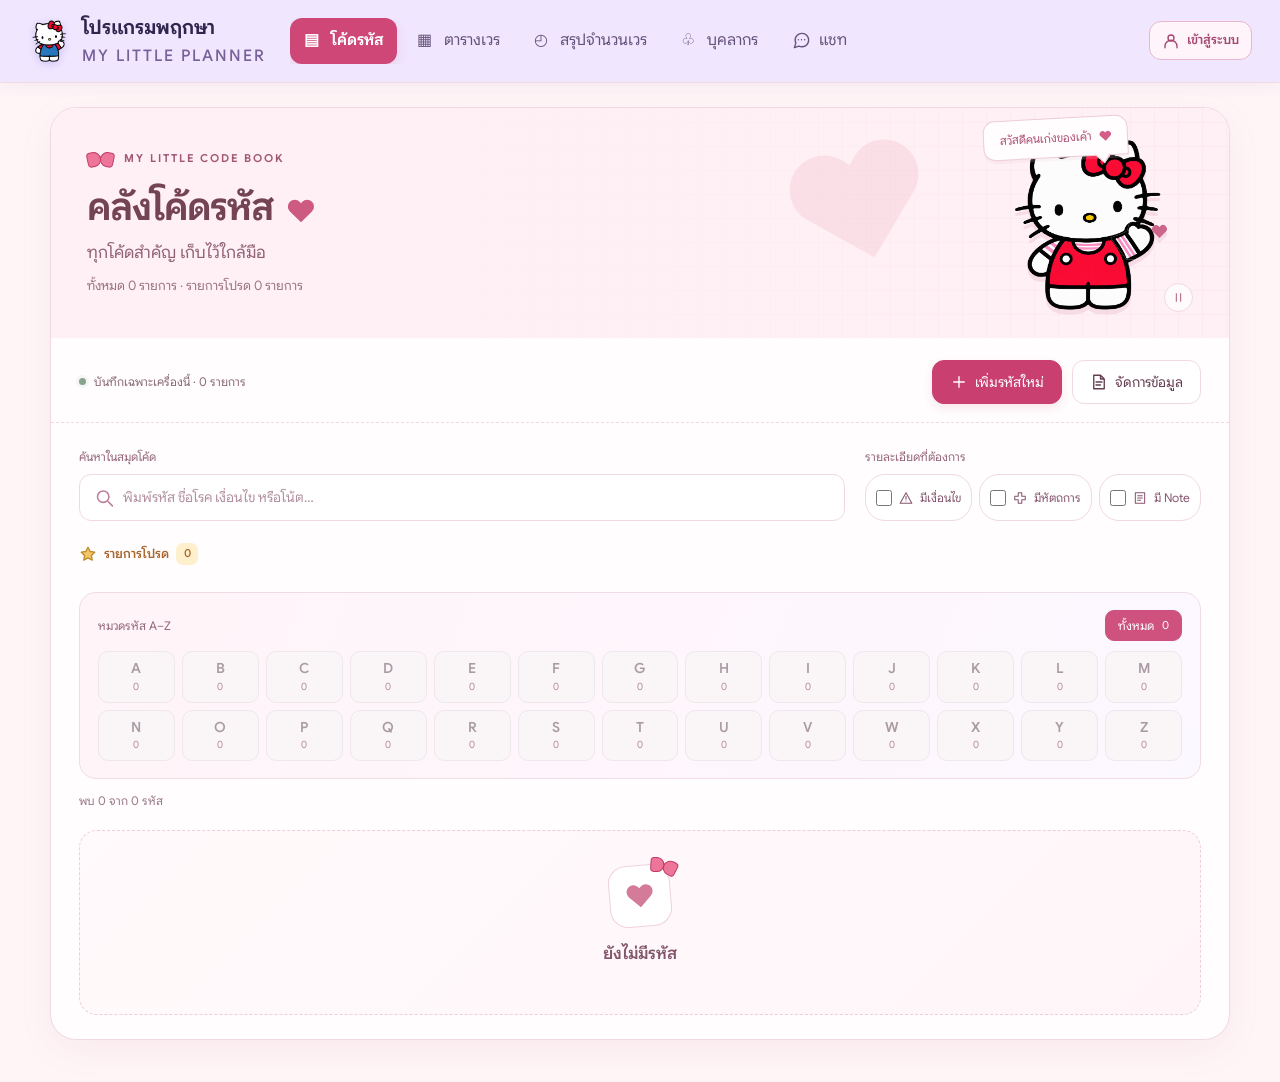
==== ShiftPlanner-Source/index.html @ c312c4f7 "Add header account login and safe account library loading" ====
<!doctype html>
<html lang="th"><head><meta charset="utf-8"><meta name="viewport" content="width=device-width,initial-scale=1"><title>โปรแกรมอเนกประสงค์พฤกษา</title>
<link rel="stylesheet" href="css/fonts.css"><link rel="stylesheet" href="css/styles.css"><link rel="stylesheet" href="css/playful.css"><link rel="stylesheet" href="css/code-library.css"><link rel="stylesheet" href="css/kitty.css"></head><body>
<div class="shell"><header class="site-header"><div class="header-main"><div class="brand"><img src="logo.webp" class="brand-icon" alt="โปรแกรมพฤกษา"><div>โปรแกรมพฤกษา<small>MY LITTLE PLANNER</small></div></div><nav class="nav" aria-label="เมนูหลัก"><button id="navCodes" class="active" onclick="view('codes')">▤ &nbsp; โค้ดรหัส</button><button id="navSchedule" onclick="view('schedule')">▦ &nbsp; ตารางเวร</button><button id="navSummary" onclick="view('summary')">◴ &nbsp; สรุปจำนวนเวร</button><button onclick="staffModal()">♧ &nbsp; บุคลากร</button><button class="nav-chat" onclick="helpModal()"><svg class="nav-chat-icon" viewBox="0 0 24 24" fill="none" stroke="currentColor" stroke-width="1.8" stroke-linecap="round" stroke-linejoin="round" aria-hidden="true"><path d="M21 11.5a8.4 8.4 0 0 1-.9 3.8 8.5 8.5 0 0 1-7.6 4.7 8.4 8.4 0 0 1-3.8-.9L3 21l1.9-5.7a8.4 8.4 0 0 1-.9-3.8 8.5 8.5 0 0 1 4.7-7.6 8.4 8.4 0 0 1 3.8-.9h.5a8.5 8.5 0 0 1 8 8v.5Z"/><path d="M8 11h.01M12 11h.01M16 11h.01"/></svg> แชท</button></nav><div id="accountControls" class="header-account" role="group" aria-label="บัญชีผู้ใช้"><button type="button" class="header-login-button" onclick="CodeLibrary.cloud()">เข้าสู่ระบบ</button></div></div><section class="totals-strip" aria-label="ยอดรวมจำนวนเวร"><div class="totals-caption"><b>ยอดรวมจำนวนเวร</b><span id="totalsMonth"></span></div><div class="totals-metrics" id="categoryTotals"></div></section></header>
<main>
<section id="scheduleView"><div class="panel"><div class="panel-head"><div><h2 id="monthTitle"></h2><span class="sub" id="sourceNote" style="font-size:16px"></span></div><div class="row"><div class="month-nav"><button onclick="changeMonth(-1)" aria-label="เดือนก่อนหน้า">‹</button><input id="monthPicker" type="month" onchange="selectMonth(this.value)" aria-label="เลือกเดือน"><button onclick="changeMonth(1)" aria-label="เดือนถัดไป">›</button></div><button onclick="exportsModal()" id="documentsBtn">สร้างเอกสาร</button><button onclick="undo()" id="undoBtn" title="ย้อนการแก้ไขล่าสุด">↶ ย้อนกลับ</button><button onclick="clearModal()">ล้างเวร</button><button class="primary" id="autoBtn" onclick="autoSchedule()">✧ จัดเวรอัตโนมัติ</button></div></div>
<div class="paint-bar"><div class="paint-heading"><div><span class="step-tag">ลงเวรเอง</span><b>เลือกเวร แล้วลากได้เลย</b><span class="paint-intro">ทีละคน หลายวัน ในครั้งเดียว</span></div><button class="textbtn" onclick="shortcutsModal()">ดูคีย์ลัด</button></div><div class="paint-palette"><div id="paintTools" class="paint-tools" role="group" aria-label="เลือกชนิดเวรสำหรับคลิกลาก"></div><button id="inspectTool" class="inspect-tool" aria-pressed="true">ดู / แก้รายช่อง</button></div><div class="paint-feedback"><span id="paintStatus" role="status" aria-live="polite"></span><span><kbd>Ctrl Z</kbd> ย้อนกลับ <kbd>Esc</kbd> ยกเลิก</span></div></div>
<div class="table-wrap"><table class="schedule" id="scheduleTable"></table></div><div class="under-table"><span id="saveStatus" role="status">บันทึกในเครื่องแล้ว</span><span>เลือกเวรแล้วลากตามวัน · กด E เพื่อแก้รายช่อง / ปลดล็อก · คลิกหัววันที่เพื่อตั้งจำนวนคน</span><span>◆ เวรที่ล็อกไว้ &nbsp; · &nbsp; กรอบแดง = ต้องตรวจสอบ</span></div></div>
<div class="bottom"><div class="panel info"><h3>เงื่อนไขของตารางนี้</h3><p>จ.–ศ. : ร สีฟ้า หน้าตู้KIOS 06:30–08:30 วันละ 1 คน</p><p>เสาร์–อาทิตย์ / วันหยุด : ดึก 1 · เช้า 2 · บ่าย 1 คน</p><p>ค่าเริ่มต้นวันธรรมดา : ดึก 1 · บ่าย 1 คน</p><p>ร สีแดง : กระจายคนละ 1 เมื่อพอ ถ้าไม่พอให้ตัวหลักก่อน</p></div><div class="panel info"><h3>ก่อนกดจัดอัตโนมัติ</h3><p>1. กำหนด OFF / VAC และตรวจวันหยุดประจำเดือน</p><p>2. เวรที่ลงเองจะล็อกเฉพาะช่องนั้น ระบบจัดช่องว่างวันอื่นต่อได้ กรอกยอดห้องบัตร / รุ่งอรุณเมื่อต้องการกำหนดเป้า</p><p>3. จัดอัตโนมัติ แล้วตรวจสรุปให้ครบก่อนนำไปใช้</p><p>นับเวรรวม ด / ช / บ / ร ทั้งสองสี เป็นครั้งละ 1 เวร</p></div></div></section>
<section id="summaryView" class="hidden"><div class="panel"><div class="panel-head"><h2>ภาระงานรายบุคคล & ค่าตอบแทน <span id="summaryMonth"></span></h2></div><div class="table-wrap"><table class="summary-table" id="summaryTable"></table></div></div><div class="panel info"><h3>การกระจายเวร</h3><p id="fairnessDetail"></p><p>ทุกคนใช้เป้ารายบุคคล · ห้องบัตรกระจายตามวันว่างเมื่อมี OFF / Vac · รุ่งอรุณจัดตามปกติ · ไม่มีข้อบังคับลำดับ 2–4 เท่ากัน</p></div></section>
<section id="codesView" aria-label="คลังโค้ดรหัส"></section>
</main></div>
<dialog id="modal"><div class="modal-head"><h2 id="modalTitle"></h2><button onclick="closeModal()" aria-label="ปิดหน้าต่าง">×</button></div><div class="modal-body" id="modalBody"></div><div class="modal-foot" id="modalFoot"></div></dialog>
<div id="toast" class="toast hidden" role="status"></div><input type="file" id="importFile" accept=".json,application/json" class="hidden" onchange="importBackup(this)">
<script src="js/core.js" defer></script>
<script src="js/data.js" defer></script>
<script src="js/export-template.js" defer></script>
<script src="js/exports.js" defer></script>
<script src="js/app.js" defer></script>
<script src="js/help-chat.js" defer></script>
<script src="js/editor.js" defer></script>
<script src="js/code-catalog.js" defer></script>
<script src="js/code-library.js" defer></script></body></html>
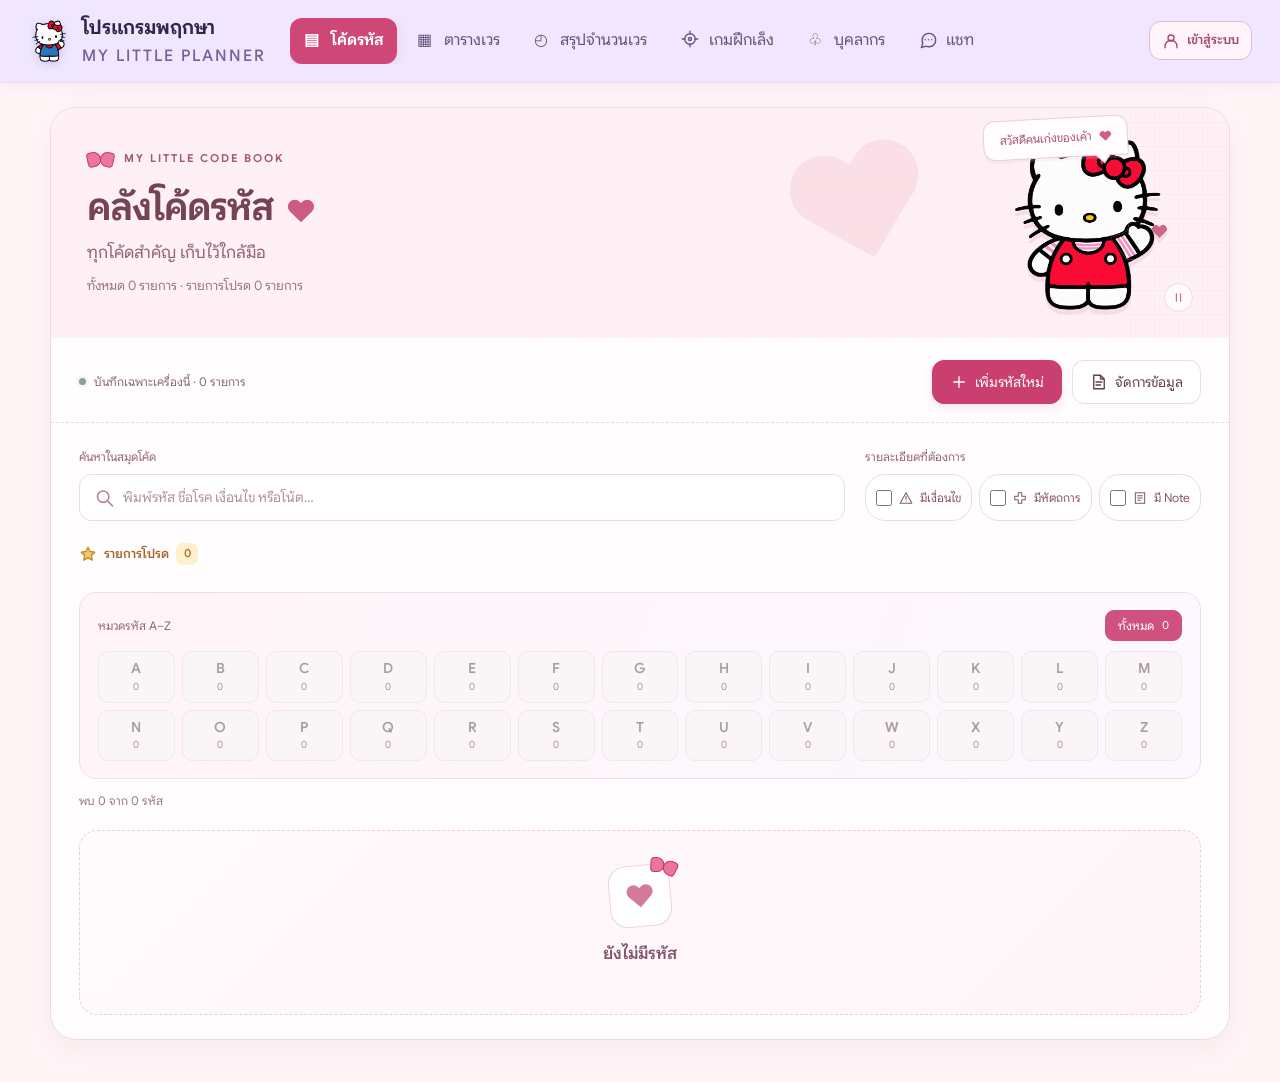
==== commit c12027f3: "Add Pruksa Aim Club with grid and reflex training games" ====
--- a/ShiftPlanner-Source/index.html
+++ b/ShiftPlanner-Source/index.html
@@ -1,7 +1,7 @@
 <!doctype html>
 <html lang="th"><head><meta charset="utf-8"><meta name="viewport" content="width=device-width,initial-scale=1"><title>โปรแกรมอเนกประสงค์พฤกษา</title>
-<link rel="stylesheet" href="css/fonts.css"><link rel="stylesheet" href="css/styles.css"><link rel="stylesheet" href="css/playful.css"><link rel="stylesheet" href="css/code-library.css"><link rel="stylesheet" href="css/kitty.css"></head><body>
-<div class="shell"><header class="site-header"><div class="header-main"><div class="brand"><img src="logo.webp" class="brand-icon" alt="โปรแกรมพฤกษา"><div>โปรแกรมพฤกษา<small>MY LITTLE PLANNER</small></div></div><nav class="nav" aria-label="เมนูหลัก"><button id="navCodes" class="active" onclick="view('codes')">▤ &nbsp; โค้ดรหัส</button><button id="navSchedule" onclick="view('schedule')">▦ &nbsp; ตารางเวร</button><button id="navSummary" onclick="view('summary')">◴ &nbsp; สรุปจำนวนเวร</button><button onclick="staffModal()">♧ &nbsp; บุคลากร</button><button class="nav-chat" onclick="helpModal()"><svg class="nav-chat-icon" viewBox="0 0 24 24" fill="none" stroke="currentColor" stroke-width="1.8" stroke-linecap="round" stroke-linejoin="round" aria-hidden="true"><path d="M21 11.5a8.4 8.4 0 0 1-.9 3.8 8.5 8.5 0 0 1-7.6 4.7 8.4 8.4 0 0 1-3.8-.9L3 21l1.9-5.7a8.4 8.4 0 0 1-.9-3.8 8.5 8.5 0 0 1 4.7-7.6 8.4 8.4 0 0 1 3.8-.9h.5a8.5 8.5 0 0 1 8 8v.5Z"/><path d="M8 11h.01M12 11h.01M16 11h.01"/></svg> แชท</button></nav><div id="accountControls" class="header-account" role="group" aria-label="บัญชีผู้ใช้"><button type="button" class="header-login-button" onclick="CodeLibrary.cloud()">เข้าสู่ระบบ</button></div></div><section class="totals-strip" aria-label="ยอดรวมจำนวนเวร"><div class="totals-caption"><b>ยอดรวมจำนวนเวร</b><span id="totalsMonth"></span></div><div class="totals-metrics" id="categoryTotals"></div></section></header>
+<link rel="stylesheet" href="css/fonts.css"><link rel="stylesheet" href="css/styles.css"><link rel="stylesheet" href="css/playful.css"><link rel="stylesheet" href="css/code-library.css"><link rel="stylesheet" href="css/kitty.css"><link rel="stylesheet" href="css/aim-game.css"></head><body>
+<div class="shell"><header class="site-header"><div class="header-main"><div class="brand"><img src="logo.webp" class="brand-icon" alt="โปรแกรมพฤกษา"><div>โปรแกรมพฤกษา<small>MY LITTLE PLANNER</small></div></div><nav class="nav" aria-label="เมนูหลัก"><button id="navCodes" class="active" onclick="view('codes')">▤ &nbsp; โค้ดรหัส</button><button id="navSchedule" onclick="view('schedule')">▦ &nbsp; ตารางเวร</button><button id="navSummary" onclick="view('summary')">◴ &nbsp; สรุปจำนวนเวร</button><button id="navGame" onclick="view('game')"><svg class="nav-game-icon" viewBox="0 0 24 24" fill="none" stroke="currentColor" stroke-width="1.8" aria-hidden="true"><circle cx="12" cy="12" r="7"/><circle cx="12" cy="12" r="2"/><path d="M12 1v5m0 12v5M1 12h5m12 0h5"/></svg> เกมฝึกเล็ง</button><button onclick="staffModal()">♧ &nbsp; บุคลากร</button><button class="nav-chat" onclick="helpModal()"><svg class="nav-chat-icon" viewBox="0 0 24 24" fill="none" stroke="currentColor" stroke-width="1.8" stroke-linecap="round" stroke-linejoin="round" aria-hidden="true"><path d="M21 11.5a8.4 8.4 0 0 1-.9 3.8 8.5 8.5 0 0 1-7.6 4.7 8.4 8.4 0 0 1-3.8-.9L3 21l1.9-5.7a8.4 8.4 0 0 1-.9-3.8 8.5 8.5 0 0 1 4.7-7.6 8.4 8.4 0 0 1 3.8-.9h.5a8.5 8.5 0 0 1 8 8v.5Z"/><path d="M8 11h.01M12 11h.01M16 11h.01"/></svg> แชท</button></nav><div id="accountControls" class="header-account" role="group" aria-label="บัญชีผู้ใช้"><button type="button" class="header-login-button" onclick="CodeLibrary.cloud()">เข้าสู่ระบบ</button></div></div><section class="totals-strip" aria-label="ยอดรวมจำนวนเวร"><div class="totals-caption"><b>ยอดรวมจำนวนเวร</b><span id="totalsMonth"></span></div><div class="totals-metrics" id="categoryTotals"></div></section></header>
 <main>
 <section id="scheduleView"><div class="panel"><div class="panel-head"><div><h2 id="monthTitle"></h2><span class="sub" id="sourceNote" style="font-size:16px"></span></div><div class="row"><div class="month-nav"><button onclick="changeMonth(-1)" aria-label="เดือนก่อนหน้า">‹</button><input id="monthPicker" type="month" onchange="selectMonth(this.value)" aria-label="เลือกเดือน"><button onclick="changeMonth(1)" aria-label="เดือนถัดไป">›</button></div><button onclick="exportsModal()" id="documentsBtn">สร้างเอกสาร</button><button onclick="undo()" id="undoBtn" title="ย้อนการแก้ไขล่าสุด">↶ ย้อนกลับ</button><button onclick="clearModal()">ล้างเวร</button><button class="primary" id="autoBtn" onclick="autoSchedule()">✧ จัดเวรอัตโนมัติ</button></div></div>
 <div class="paint-bar"><div class="paint-heading"><div><span class="step-tag">ลงเวรเอง</span><b>เลือกเวร แล้วลากได้เลย</b><span class="paint-intro">ทีละคน หลายวัน ในครั้งเดียว</span></div><button class="textbtn" onclick="shortcutsModal()">ดูคีย์ลัด</button></div><div class="paint-palette"><div id="paintTools" class="paint-tools" role="group" aria-label="เลือกชนิดเวรสำหรับคลิกลาก"></div><button id="inspectTool" class="inspect-tool" aria-pressed="true">ดู / แก้รายช่อง</button></div><div class="paint-feedback"><span id="paintStatus" role="status" aria-live="polite"></span><span><kbd>Ctrl Z</kbd> ย้อนกลับ <kbd>Esc</kbd> ยกเลิก</span></div></div>
@@ -9,6 +9,7 @@
 <div class="bottom"><div class="panel info"><h3>เงื่อนไขของตารางนี้</h3><p>จ.–ศ. : ร สีฟ้า หน้าตู้KIOS 06:30–08:30 วันละ 1 คน</p><p>เสาร์–อาทิตย์ / วันหยุด : ดึก 1 · เช้า 2 · บ่าย 1 คน</p><p>ค่าเริ่มต้นวันธรรมดา : ดึก 1 · บ่าย 1 คน</p><p>ร สีแดง : กระจายคนละ 1 เมื่อพอ ถ้าไม่พอให้ตัวหลักก่อน</p></div><div class="panel info"><h3>ก่อนกดจัดอัตโนมัติ</h3><p>1. กำหนด OFF / VAC และตรวจวันหยุดประจำเดือน</p><p>2. เวรที่ลงเองจะล็อกเฉพาะช่องนั้น ระบบจัดช่องว่างวันอื่นต่อได้ กรอกยอดห้องบัตร / รุ่งอรุณเมื่อต้องการกำหนดเป้า</p><p>3. จัดอัตโนมัติ แล้วตรวจสรุปให้ครบก่อนนำไปใช้</p><p>นับเวรรวม ด / ช / บ / ร ทั้งสองสี เป็นครั้งละ 1 เวร</p></div></div></section>
 <section id="summaryView" class="hidden"><div class="panel"><div class="panel-head"><h2>ภาระงานรายบุคคล & ค่าตอบแทน <span id="summaryMonth"></span></h2></div><div class="table-wrap"><table class="summary-table" id="summaryTable"></table></div></div><div class="panel info"><h3>การกระจายเวร</h3><p id="fairnessDetail"></p><p>ทุกคนใช้เป้ารายบุคคล · ห้องบัตรกระจายตามวันว่างเมื่อมี OFF / Vac · รุ่งอรุณจัดตามปกติ · ไม่มีข้อบังคับลำดับ 2–4 เท่ากัน</p></div></section>
 <section id="codesView" aria-label="คลังโค้ดรหัส"></section>
+<section id="gameView" class="hidden" aria-label="เกมฝึกเล็งและรีเฟล็กซ์"></section>
 </main></div>
 <dialog id="modal"><div class="modal-head"><h2 id="modalTitle"></h2><button onclick="closeModal()" aria-label="ปิดหน้าต่าง">×</button></div><div class="modal-body" id="modalBody"></div><div class="modal-foot" id="modalFoot"></div></dialog>
 <div id="toast" class="toast hidden" role="status"></div><input type="file" id="importFile" accept=".json,application/json" class="hidden" onchange="importBackup(this)">
@@ -20,4 +21,5 @@
 <script src="js/help-chat.js" defer></script>
 <script src="js/editor.js" defer></script>
 <script src="js/code-catalog.js" defer></script>
-<script src="js/code-library.js" defer></script></body></html>
+<script src="js/code-library.js" defer></script>
+<script src="js/aim-game.js" defer></script></body></html>
--- a/ShiftPlanner-Source/css/kitty.css
+++ b/ShiftPlanner-Source/css/kitty.css
@@ -178,9 +178,6 @@
 .code-sync-section p,.code-cloud-info p{font-size:12px;line-height:1.8}
 .code-sync-section h3{display:flex;gap:7px;align-items:center}
 .code-sync-section button{font-size:13px}
-.code-cloud-settings{border:1px solid #efdde6;border-radius:10px;padding:10px;margin:0 0 17px}
-.code-cloud-settings summary{font-size:12px;cursor:pointer;color:#9d7488}
-.code-cloud-settings[open] summary{margin-bottom:12px}
 @media(max-width:950px){.code-card-grid{grid-template-columns:repeat(2,minmax(0,1fr))}}
 @media(max-width:650px){
  .kitty-hero{min-height:255px;display:block;padding:66px 20px 26px}
@@ -213,11 +210,53 @@
 .help-mode-tabs{display:flex;flex-shrink:0;gap:6px;padding:10px 20px;background:#fff;border-bottom:1px solid #ece3f5}.help-mode-tabs button{flex:1;padding:8px 12px;border-radius:10px;border:1px solid #ecd8e2;background:#fff8fb;color:#8b6075;font-size:14px}.help-mode-tabs button[aria-pressed=true]{background:#f9e4ee;border-color:#d89bb5;color:#923d64;font-weight:600}
 .help-disease-result{margin-top:10px;border:1px solid #eadbe8;border-radius:10px;background:#fffafb}.help-disease-result summary{padding:9px 11px;cursor:pointer;overflow-wrap:anywhere}.help-disease-result summary b{margin-right:8px;color:#ae3c68}.help-disease-result dl{margin:0;padding:0 11px 10px}.help-disease-result dl>div{margin-top:8px}.help-disease-result dt{font-size:12px;font-weight:600;color:#9a5c79}.help-disease-result dd{margin:2px 0 0;white-space:pre-wrap;overflow-wrap:anywhere}
 .help-chat-modal .help-show-results{margin-top:12px;padding:7px 11px;background:#f3eaf9;border-color:#decbeb;color:#77518f;font-size:13px;border-radius:9px}
+.help-chat-modal .modal-foot{display:none}.help-chat-identity{flex:1;min-width:0}.help-chat-name{display:flex;align-items:center;flex-wrap:wrap;gap:5px 9px}.help-chat-name .help-chat-badge{display:inline-flex;margin:0}
+.help-chat-reset{flex-shrink:0;margin-left:auto;padding:8px 11px;min-height:40px;border:1px solid #dfcbe9;border-radius:10px;background:#fff;color:#77518f;font-size:13px;white-space:nowrap}.help-chat-reset:hover{background:#f0e5f8;border-color:#c5a4d8}
+@media(max-width:420px){.help-chat-intro{gap:8px}.help-chat-avatar{width:34px;height:34px}.help-chat-name{gap:3px 6px}.help-chat-name b{font-size:14px}.help-chat-name .help-chat-badge{font-size:10px;padding:2px 7px}.help-chat-reset{font-size:12px;padding:7px 9px}}
 .header-account{margin-left:auto;display:flex;align-items:center;justify-content:flex-end;gap:7px;min-width:0;flex-shrink:0;max-width:340px}
 .header-account button{display:inline-flex;align-items:center;justify-content:center;gap:7px;min-width:0;min-height:39px;padding:8px 12px;border-radius:12px;font-size:13px}
 .header-account svg{width:18px;height:18px;flex-shrink:0}.header-login-button{background:#fff4f9;border-color:#e6b7cd;color:#a44772;font-weight:600}.header-login-button:hover{background:#fce4ef;border-color:#d793b4}
-.header-account-user{background:#fff8fc;border-color:#e1cce9;color:#78518f;max-width:220px}.header-account-email{min-width:0;overflow:hidden;text-overflow:ellipsis;white-space:nowrap}.header-logout-button{background:transparent;border-color:#decfe8;color:#876b98;white-space:nowrap}
+.header-account-user{background:#fff8fc;border-color:#e1cce9;color:#78518f;max-width:220px}.header-account-name{min-width:0;overflow:hidden;text-overflow:ellipsis;white-space:nowrap}.header-logout-button{background:transparent;border-color:#decfe8;color:#876b98;white-space:nowrap}
 .header-account button:disabled{opacity:.6;cursor:wait}.account-intro{margin:0 0 14px;color:#9a617b;font-size:14px}.account-login-form .account-submit{width:100%;min-height:43px;margin:0 0 18px}.account-login-form .help{font-size:12px;line-height:1.7;color:#96788b}
 @media(max-width:1250px){.site-header .header-main{flex-wrap:wrap}.site-header .nav{order:3;flex-basis:100%}.header-account{max-width:45%}}
 @media(max-width:760px){.site-header .header-main{flex-direction:row;align-items:center}.site-header .brand{min-width:0}.header-account{gap:4px;max-width:48%;margin-left:auto}.header-account button{padding:7px 9px;font-size:12px}.header-account-user{max-width:155px}.header-logout-button span{display:none}}
+.account-password{position:relative;width:100%;min-width:0}.account-login-form .account-password input{width:100%;min-width:0;padding-right:52px;box-sizing:border-box}.account-login-form .account-password-toggle{position:absolute;right:3px;top:50%;transform:translateY(-50%);display:flex;align-items:center;justify-content:center;width:42px;min-height:38px;padding:8px;margin:0;border:0;border-radius:9px;background:transparent;color:#a44772}.account-login-form .account-password-toggle:hover{background:#fce4ef}.account-password-toggle .code-icon{width:21px;height:21px}.account-password-toggle:focus-visible{outline:2px solid #a44772;outline-offset:1px}
 @media print{.header-account{display:none!important}}
+/* Account dialog: one primary action, readable sync status, and separate session controls. */
+.code-account-locked{padding:44px 24px;text-align:center;background:#fff7fb;border-color:#efd5e2}.code-account-locked h2{margin:14px 0 7px;font-size:22px;color:#854160}.code-account-locked p{margin:0 0 22px;color:#896177;font-size:14px}.code-lock-icon{display:inline-flex;align-items:center;justify-content:center;width:60px;height:60px;border-radius:20px;background:#f7e1ee;color:#a44772}.code-lock-icon .code-icon{width:30px;height:30px}#codesView .code-account-locked button{min-width:160px;min-height:44px;background:#be3e71;border-color:#be3e71;color:#fff}
+.toast.toast-top{position:fixed;top:max(16px,env(safe-area-inset-top));bottom:auto;left:50%;right:auto;margin:0;width:max-content;max-width:min(90vw,520px);padding:13px 20px;border:1px solid #dfb6cc;border-radius:14px;background:#fff2f8;color:#854160;box-shadow:0 8px 30px #75365125;font-size:14px;text-align:center;pointer-events:none;animation:account-toast-drop 4.5s both}
+@keyframes account-toast-drop{0%{opacity:0;transform:translate(-50%,-30px)}8%,90%{opacity:1;transform:translate(-50%,0)}100%{opacity:0;transform:translate(-50%,-12px)}}
+@media(prefers-reduced-motion:reduce){.toast.toast-top{animation:none;transform:translateX(-50%)}}
+dialog:has(.account-panel){max-width:540px;border:1px solid #ecd4e0;border-radius:24px;background:#fffcfd;color:#674355}
+dialog:has(.account-panel) .modal-head{padding:16px 22px;border-color:#f0dfe8;background:#fff5f9}
+dialog:has(.account-panel) .modal-head h2{color:#89455f;font-size:17px}
+dialog:has(.account-panel) .modal-head button{color:#996779;border-radius:9px}
+dialog:has(.account-panel) .modal-body{padding:22px;max-height:calc(90vh - 77px);max-height:calc(90dvh - 77px)}
+dialog:has(.account-panel) .modal-foot{display:none}
+.account-panel{font-size:14px;line-height:1.6}.account-panel .code-icon{width:20px;height:20px;flex-shrink:0}
+.account-welcome{display:flex;align-items:center;gap:14px;flex-wrap:wrap;margin-bottom:20px}
+.account-avatar{display:grid;place-items:center;position:relative;flex-shrink:0;width:58px;height:58px;border:1px solid #efc8da;border-radius:20px;background:linear-gradient(140deg,#fff1f7,#f2e9fa);color:#af4776}
+.account-avatar>.code-icon{width:29px;height:29px}.account-avatar .kitty-bow{position:absolute;right:-5px;top:-5px;transform:scale(.6);transform-origin:top right}
+.account-welcome h3{font-size:23px;line-height:1.4;margin:2px 0;color:#763a57;overflow-wrap:anywhere}.account-welcome>div{flex:1;min-width:0}
+.account-kicker{font-size:11px;color:#95627c;margin:0}.account-caption{font-size:13px;color:#896177;margin:2px 0 0}
+.account-signed-in{display:inline-flex;align-items:center;gap:4px;padding:4px 8px;background:#eaf6ef;border:1px solid #cce7d7;border-radius:20px;font-size:11px;color:#356c52}.account-signed-in .code-icon{width:13px;height:13px}
+.account-stats{display:grid;grid-template-columns:1fr 1fr;gap:12px;margin:0 0 16px}
+.account-stats>div{padding:13px 16px;border:1px solid #efdce6;border-radius:14px;background:#fff7fb}
+.account-stats>div:last-child{background:#f8f4fc;border-color:#e6dcee}.account-stats span{display:flex;align-items:center;gap:5px;font-size:12px;color:#886176}.account-stats span .code-icon{width:15px;height:15px;color:#a87824}
+.account-stats strong{display:flex;align-items:baseline;gap:7px;margin-top:3px;font-size:26px;line-height:1.3;color:#79415e}.account-stats small{font-size:11px;font-weight:400;color:#896177}
+.account-sync-status{display:flex;align-items:flex-start;gap:10px;padding:13px 14px;border:1px solid #cfe5d9;border-radius:14px;background:#eff8f3;color:#35634d;margin-bottom:16px}
+.account-status-icon{display:flex;margin-top:2px}.account-sync-status h4{font-size:14px;line-height:1.6;margin:0;font-weight:600}.account-sync-status p{font-size:12px;line-height:1.6;margin:3px 0 0;overflow-wrap:anywhere}
+.account-sync-pending{background:#fff7e9;border-color:#efd9ad;color:#805b27}.account-sync-warning{background:#fff0f3;border-color:#edc3ce;color:#943e59}.account-sync-working{background:#f5f0fb;border-color:#dfd0ef;color:#785396}
+.account-panel .account-notice{margin:0 0 16px;padding:11px 13px;border:1px solid #e8d8e8;border-radius:11px;background:#faf5fc;color:#774967;font-size:12px;line-height:1.7}.account-panel .account-notice:empty{display:none}
+dialog:has(.account-panel) button.primary{display:flex;align-items:center;justify-content:center;gap:9px;width:100%;min-height:46px;padding:11px 16px;background:#be3e71;color:#fff;border:1px solid #be3e71;border-radius:12px;font-size:14px;font-weight:600}
+dialog:has(.account-panel) button.primary:hover{background:#a93160;border-color:#a93160}
+.account-secondary-actions{display:grid;grid-template-columns:1fr 1fr;gap:10px;margin-top:11px}
+.account-secondary-actions>button{display:flex;align-items:center;gap:9px;min-height:81px;padding:13px 11px;text-align:left;border:1px solid #ead6e3;border-radius:13px;background:#fff;color:#784b68}
+.account-secondary-actions>button:hover{background:#faf1f7;border-color:#cd9bb6}.account-secondary-actions>button>span:nth-child(2){min-width:0;flex:1}.account-secondary-actions b{display:block;font-size:13px;font-weight:600}.account-secondary-actions small{display:block;font-size:11px;color:#896177;line-height:1.6;margin-top:3px}
+.account-action-icon{display:flex;align-items:center;justify-content:center;width:32px;height:32px;border-radius:10px;background:#f4eaf6;color:#9a5d90;flex-shrink:0}.account-secondary-actions .account-action-arrow{width:13px;height:13px;color:#a47a94}
+.account-session-actions{display:flex;justify-content:flex-end;margin-top:19px;padding-top:12px;border-top:1px solid #efe1e9}
+dialog:has(.account-panel) .account-signout{display:inline-flex;align-items:center;gap:7px;min-height:40px;padding:8px 10px;background:transparent;border:1px solid transparent;border-radius:10px;color:#9b4864;font-size:12px}
+dialog:has(.account-panel) .account-signout:hover{background:#fff0f4;border-color:#ecc9d5}.account-signout .code-icon{width:17px;height:17px}
+dialog:has(.account-panel) button:focus-visible{outline:2px solid #af4776;outline-offset:3px}.account-panel button:disabled{opacity:.55;cursor:wait}
+.account-panel .account-login-form{margin-top:21px}.account-panel .account-login-form .field{font-size:13px;margin-bottom:17px;color:#784b68}.account-panel .account-login-form input{min-height:46px;font-size:15px}.account-panel .account-login-form .account-submit{margin:7px 0 0}
+@media(max-width:480px){dialog:has(.account-panel) .modal-body{padding:18px 16px}.account-welcome{gap:11px}.account-welcome h3{font-size:21px}.account-signed-in{margin-left:69px;margin-top:-5px}.account-stats{gap:9px}.account-stats>div{padding:11px 13px}.account-secondary-actions{grid-template-columns:1fr}.account-secondary-actions>button{min-height:67px;padding:12px 14px}.account-action-icon{width:35px;height:35px}.account-session-actions{margin-top:16px}}
--- a/ShiftPlanner-Source/css/aim-game.css
+++ b/ShiftPlanner-Source/css/aim-game.css
@@ -0,0 +1,57 @@
+body:has(#gameView:not(.hidden)){background:#f6f7f4}
+body:has(#gameView:not(.hidden)) .totals-strip{display:none}
+.site-header .nav #navGame.active{background:#517a68;color:#fff;box-shadow:0 4px 12px #365f5220}
+.nav-game-icon{width:18px;height:18px;vertical-align:-3px;margin-right:6px}
+#gameView{max-width:1320px;margin:0 auto;color:#344d46;--aim-green:#365f51;--aim-muted:#73847c;--aim-line:#dce5df;--aim-pink:#d7769a}
+.aim-heading{display:flex;align-items:center;justify-content:space-between;gap:20px;margin:2px 0 25px}
+.aim-eyebrow{font-size:10px;letter-spacing:2.5px;font-weight:600;color:#83988c}
+.aim-heading h1{display:flex;align-items:center;gap:13px;margin:7px 0 6px;font-size:32px;font-weight:600;letter-spacing:-1px;line-height:1.4}
+.aim-heading h1>span{display:grid;place-items:center;background:#e3ede3;border-radius:50%;width:39px;height:39px;color:#718d72}
+.aim-heading svg{width:26px;height:26px}.aim-heading p{font-size:13px;color:var(--aim-muted);margin:0}
+.aim-club-mark{font-size:10px;letter-spacing:3px;line-height:1.7;border-left:1px solid #cddad0;padding-left:19px;color:#6e8578;white-space:nowrap}.aim-club-mark b{font-size:16px;letter-spacing:1.8px;color:#365f51}
+.aim-layout{display:grid;grid-template-columns:260px minmax(0,1fr);gap:24px;align-items:start}
+.aim-settings{border:1px solid var(--aim-line);background:#fffefb;border-radius:21px;padding:22px;box-shadow:0 6px 20px #43554804}
+.aim-settings-title{display:flex;justify-content:space-between;align-items:center;font-size:14px;font-weight:600;margin-bottom:18px}.aim-settings-title>span{font-size:11px;color:#9ba69b}
+.aim-mode-options{display:grid;gap:10px}.aim-mode{display:flex;gap:12px;align-items:center;width:100%;padding:15px 12px;border:1px solid #e0e7e0;border-radius:13px;text-align:left;background:#fff;color:#647b6e;transition:background .15s,border-color .15s}
+.aim-mode[aria-pressed=true]{background:#edf4ec;border-color:#a5bc9f;color:#365e48}.aim-mode:hover{background:#f3f7f0;border-color:#a5bc9f}
+.aim-mode b{display:block;font-size:13px;font-weight:600;line-height:1.5}.aim-mode small{display:block;margin-top:4px;font-size:10px;color:#839081;line-height:1.65}
+.aim-mode-symbol{display:flex;align-items:center;justify-content:center;gap:3px;flex-shrink:0;width:30px;height:34px}.aim-mode-symbol svg{width:28px;height:28px}.aim-mode-symbol i{width:7px;height:7px;border:2px solid currentColor;border-radius:50%}.aim-mode-symbol i:nth-child(2){transform:translateY(-7px)}
+.aim-setting-group{margin-top:23px}.aim-setting-group>span{display:block;font-size:12px;color:#71816f;margin-bottom:9px}
+.aim-segments{display:flex;gap:5px;padding:4px;border:1px solid #e3e7df;border-radius:11px;background:#f4f5ef}.aim-segments button{flex:1;min-width:0;padding:8px 4px;border:1px solid transparent;background:transparent;border-radius:7px;font-size:11px;color:#798475;white-space:nowrap}.aim-segments small{font-size:9px}
+.aim-segments button[aria-pressed=true]{background:white;box-shadow:0 2px 5px #485b4210;border-color:#dee5d8;color:#365a42;font-weight:600}.aim-segments button:hover{background:#fff}
+#gameView [data-aim-setting]:disabled{cursor:default;opacity:.62}
+.aim-personal-best{margin-top:25px;padding:18px 14px;background:#f8f0e4;border:1px solid #ecdfcc;border-radius:13px}.aim-personal-best>span{display:flex;align-items:center;gap:6px;font-size:10px;color:#9a7a4f}.aim-personal-best svg{width:16px;height:16px}.aim-personal-best strong{display:block;font-size:30px;line-height:1.4;font-weight:500;color:#8e714c;margin-top:6px;font-variant-numeric:tabular-nums}.aim-personal-best small{font-size:9px;color:#ab9275}
+.aim-sound{display:flex;align-items:center;justify-content:space-between;width:100%;padding:11px 3px;margin-top:11px;font-size:11px;color:#7d8b7b;border:0;background:none}.aim-sound>span{font-size:18px}.aim-sound:hover{background:#f5f7ef}.aim-sound[aria-pressed=true]{color:#365f51}
+.aim-shortcuts{font-size:10px;line-height:2.3;color:#8c9989;margin:8px 0 0;padding-top:13px;border-top:1px solid #e8ede3}.aim-shortcuts kbd{font-size:9px;font-family:inherit;border:1px solid #dce3d6;border-radius:4px;background:#f6f8f1;padding:1px 5px;margin-right:4px}
+.aim-play-panel{min-width:0;padding:20px;border:1px solid var(--aim-line);border-radius:21px;background:#fffefc;box-shadow:0 8px 26px #43554805}
+.aim-scoreboard{display:grid;grid-template-columns:1fr 1.1fr 1fr 1fr;gap:12px;margin:0 4px 20px}.aim-scoreboard>div{padding-left:17px;border-left:1px solid #e6ebe3}.aim-scoreboard>div:first-child{padding-left:0;border:0}.aim-scoreboard span{display:block;font-size:10px;color:#92a08f;margin-bottom:5px}.aim-scoreboard strong{display:block;font-size:28px;font-weight:500;line-height:1.25;font-variant-numeric:tabular-nums;letter-spacing:-.6px;color:#3d5849}.aim-scoreboard small{font-size:12px;margin-left:3px;color:#8a9a85}.aim-scoreboard .aim-clock{text-align:right}.aim-clock strong{color:#b78190}
+.aim-arena{position:relative;isolation:isolate;width:100%;height:clamp(360px,45vw,510px);overflow:hidden;border-radius:14px;border:1px solid #d4e1d9;background:radial-gradient(ellipse at 50% 40%,#f0f6ee,#e3ede4);cursor:crosshair;touch-action:manipulation;user-select:none;-webkit-user-select:none}
+.aim-arena-grid{position:absolute;inset:0;background-image:radial-gradient(#8ea78c44 .8px,transparent .8px);background-size:23px 23px;pointer-events:none;mask-image:radial-gradient(ellipse,#000 25%,#0005 100%)}
+.aim-arena-label{position:absolute;top:15px;left:19px;font-size:9px;letter-spacing:1.8px;color:#9aac98;pointer-events:none}.aim-corner{position:absolute;width:15px;height:15px;border-color:#8aa18766;pointer-events:none}.aim-corner-tl{left:12px;top:12px;border-left:1px solid;border-top:1px solid}.aim-corner-br{right:12px;bottom:12px;border-right:1px solid;border-bottom:1px solid}
+.aim-targets{position:absolute;inset:0;pointer-events:none}
+#gameView .aim-target{position:absolute;display:grid;place-items:center;width:var(--target-size);height:var(--target-size);min-width:0;min-height:0;padding:0;border:0;border-radius:50%;transform:translate(-50%,-50%);background:#f2c5d3;box-shadow:0 4px 0 #ae6e8650,0 5px 17px #905d7130;cursor:crosshair;pointer-events:auto;touch-action:manipulation;animation:aim-target-pop .13s ease-out;transition:none}
+#gameView .aim-target:hover{background:#ecb7c9}#gameView .aim-target:active{box-shadow:0 1px 0 #ae6e8650}
+.aim-target:before{content:"";position:absolute;inset:6px;border:2px solid #fff8fb;border-radius:50%;pointer-events:none}.aim-target:after{content:"";position:absolute;inset:14px;border:1px solid #d48da7;border-radius:50%;pointer-events:none}
+.aim-target-center{display:grid;place-items:center;width:35%;height:35%;color:#b7577d;pointer-events:none}.aim-target-center svg{width:72%;height:72%}
+.aim-target-life{position:absolute;inset:-5px;border-radius:50%;background:conic-gradient(#9cb991 calc(var(--life,1)*360deg),transparent 0);mask:radial-gradient(farthest-side,transparent calc(100% - 3px),#000 0);pointer-events:none}
+.aim-arena[data-phase=playing] .aim-target-life{display:none}.aim-arena:has(.aim-target:only-child)[data-phase=playing] .aim-target-life{display:block}
+.aim-overlay{position:absolute;inset:0;z-index:3;display:grid;place-items:center;text-align:center;cursor:default;background:#eaf2e6e8;backdrop-filter:blur(5px);padding:22px}.aim-overlay-content{display:flex;align-items:center;flex-direction:column;max-width:420px}
+.aim-overlay-icon{display:grid;place-items:center;width:67px;height:67px;border:1px solid #becfb4;border-radius:22px;background:#f5f9ed;color:#8da87e;box-shadow:0 6px 13px #6e86500d;margin-bottom:20px}.aim-overlay-icon svg{width:39px;height:39px}
+.aim-ready-tag{font-size:8px;letter-spacing:2px;color:#92a083;margin-bottom:10px}.aim-overlay h2{font-size:27px;line-height:1.4;font-weight:500;color:#456041;letter-spacing:-.6px;margin:0 0 10px}.aim-overlay p{font-size:12px;line-height:1.9;color:#829173;margin:0 0 23px}.aim-overlay-content>small{font-size:9px;color:#9aa58f;margin-top:13px}
+#gameView .aim-primary{display:inline-flex;align-items:center;justify-content:center;gap:10px;min-height:43px;padding:11px 23px;border:1px solid #55794b;border-radius:10px;background:#5c7e51;color:#fff;font-size:12px;font-weight:500;box-shadow:0 4px 9px #4a6c4020;cursor:pointer}
+#gameView .aim-primary:hover{background:#4a6c41;border-color:#4a6c41}.aim-primary svg{width:17px;height:17px}#gameView button:disabled{cursor:default;opacity:.5}
+#gameView .aim-quiet{margin-top:10px;padding:6px 12px;border:0;background:transparent;font-size:10px;color:#819475;box-shadow:none}
+.aim-countdown span,.aim-countdown small{display:block;font-size:12px;color:#809572}.aim-countdown strong{display:block;font-size:96px;font-weight:400;color:#557b47;line-height:1.5;font-variant-numeric:tabular-nums}.aim-countdown small{font-size:10px}
+.aim-result-tag{display:inline-block;padding:5px 13px;border-radius:20px;background:#f7edda;border:1px solid #e7d4b4;color:#a0804f;font-size:10px;margin-bottom:14px}.aim-result h2{font-size:47px;font-variant-numeric:tabular-nums}.aim-result h2 small{font-size:15px;color:#879a79}.aim-result-stats{display:flex;gap:26px;margin:9px 0 18px}.aim-result-stats span{font-size:9px;color:#91a082}.aim-result-stats b{display:block;font-size:17px;margin-top:6px;color:#58784a;font-weight:500}.aim-result p{font-size:11px}
+.aim-feedback{position:absolute;left:50%;top:14%;transform:translateX(-50%);font-size:19px;font-weight:600;color:#6f9061;pointer-events:none;z-index:2;text-shadow:0 1px #fff}
+.aim-play-footer{display:flex;justify-content:space-between;align-items:center;gap:12px;margin-top:17px}.aim-play-footer>span{font-size:10px;color:#94a08e}.aim-play-footer>div{display:flex;gap:8px;align-items:center}.aim-play-footer button{font-size:11px;min-height:40px;padding:8px 15px;border:1px solid #dce4d6;border-radius:9px;color:#798b6e;background:#f9faf5;white-space:nowrap}.aim-play-footer .aim-primary{min-height:40px;padding:8px 16px;font-size:11px}
+.aim-round-details{display:flex;align-items:center;flex-wrap:wrap;gap:9px 19px;border-top:1px solid #e9ece4;margin-top:17px;padding-top:13px;font-size:10px;color:#98a28f}.aim-round-details b{font-weight:500;color:#738669}.aim-round-details #aimStorageWarning{color:#ad7f43;margin-left:auto}
+.aim-footnote{display:flex;align-items:center;justify-content:center;gap:6px;font-size:10px;color:#9caa94;margin:20px 0 0}.aim-footnote svg{width:12px;height:12px;color:#d9a9bb}.aim-sr-only{position:absolute;width:1px;height:1px;padding:0;margin:-1px;overflow:hidden;clip:rect(0,0,0,0);white-space:nowrap;border:0}
+#gameView button:focus-visible{outline:3px solid #b36a91;outline-offset:4px}
+@keyframes aim-target-pop{from{transform:translate(-50%,-50%) scale(.7)}to{transform:translate(-50%,-50%) scale(1)}}
+@media(min-width:1500px){.aim-layout{grid-template-columns:275px minmax(0,1fr)}.aim-settings{padding:25px}.aim-play-panel{padding:24px}.aim-arena{height:510px}}
+@media(max-width:1000px){.aim-layout{grid-template-columns:220px minmax(0,1fr);gap:16px}.aim-settings{padding:17px}.aim-play-panel{padding:16px}.aim-scoreboard strong{font-size:24px}.aim-play-footer{align-items:flex-start;flex-direction:column}.aim-play-footer>div{width:100%;justify-content:flex-end}.aim-mode{padding:12px 9px;gap:7px}.aim-mode small{font-size:9px}}
+@media(max-width:720px){.aim-heading{margin-bottom:17px}.aim-heading h1{font-size:25px}.aim-eyebrow{font-size:8px;letter-spacing:1.7px}.aim-heading p{font-size:11px}.aim-club-mark{font-size:8px;padding-left:12px}.aim-club-mark b{font-size:12px}.aim-layout{grid-template-columns:1fr;gap:15px}.aim-settings{display:grid;grid-template-columns:1fr 1fr;gap:14px;padding:16px}.aim-settings-title{grid-column:1/-1;margin:0}.aim-mode-options{grid-column:1/-1;grid-template-columns:1fr 1fr;gap:9px}.aim-setting-group{margin:0}.aim-mode b{font-size:12px}.aim-mode small{font-size:9px}.aim-personal-best{grid-column:1/-1;display:flex;align-items:center;gap:10px;margin:0;padding:9px 12px}.aim-personal-best strong{font-size:21px;margin:0 0 0 auto}.aim-personal-best small{font-size:8px}.aim-sound{margin:0;padding:0 2px}.aim-shortcuts{margin:0;padding:0;border:0;font-size:8px;line-height:1.8}.aim-play-panel{padding:13px}.aim-scoreboard{margin:2px 2px 16px;gap:7px}.aim-scoreboard>div{padding-left:10px}.aim-scoreboard span{font-size:9px}.aim-scoreboard strong{font-size:22px}.aim-arena{height:380px}.aim-overlay h2{font-size:24px}.aim-result h2{font-size:42px}.aim-play-footer>span{font-size:9px}.aim-round-details{font-size:9px;gap:8px 13px}.aim-footnote{font-size:9px;margin-top:15px}}
+@media(max-width:380px){.aim-club-mark{display:none}.aim-settings{gap:11px;padding:13px}.aim-mode-symbol{width:24px}.aim-mode{padding:10px 8px}.aim-mode b{font-size:11px}.aim-scoreboard strong{font-size:19px}.aim-overlay{padding:15px}.aim-result-stats{gap:20px}.aim-personal-best>span{font-size:9px}.aim-personal-best small{display:none}}
+@media(prefers-reduced-motion:reduce){#gameView .aim-target{animation:none}.aim-mode{transition:none}}
+@media print{#gameView{display:none!important}}
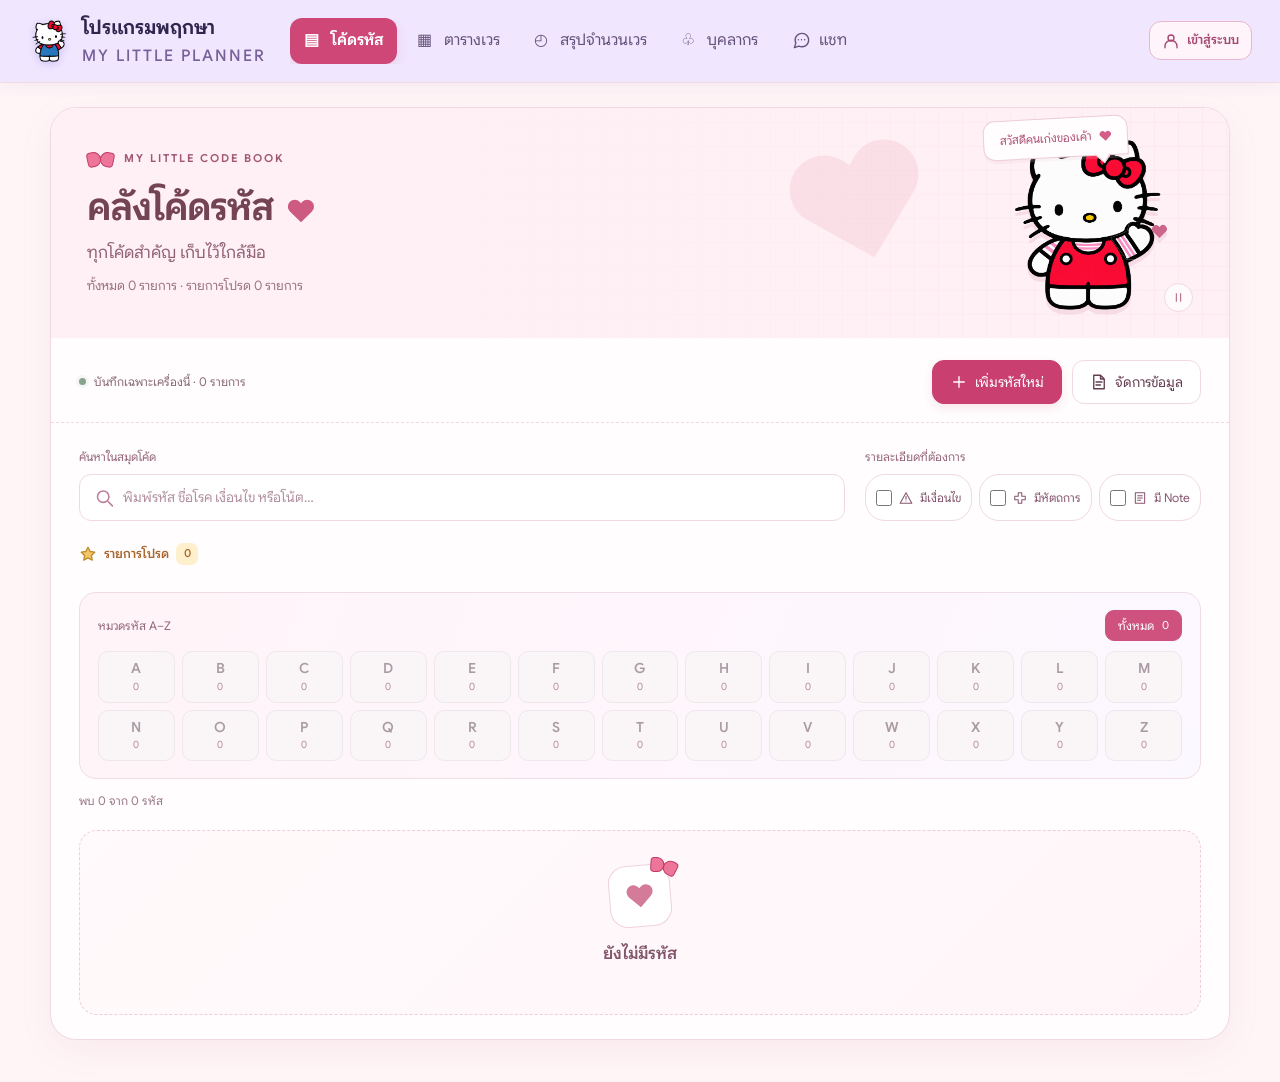
==== commit e2c3703f: "Revert "Add Pruksa Aim Club with grid and reflex training games" This reverts commit c12027f3c322b37" ====
--- a/ShiftPlanner-Source/index.html
+++ b/ShiftPlanner-Source/index.html
@@ -1,7 +1,7 @@
 <!doctype html>
 <html lang="th"><head><meta charset="utf-8"><meta name="viewport" content="width=device-width,initial-scale=1"><title>โปรแกรมอเนกประสงค์พฤกษา</title>
-<link rel="stylesheet" href="css/fonts.css"><link rel="stylesheet" href="css/styles.css"><link rel="stylesheet" href="css/playful.css"><link rel="stylesheet" href="css/code-library.css"><link rel="stylesheet" href="css/kitty.css"><link rel="stylesheet" href="css/aim-game.css"></head><body>
-<div class="shell"><header class="site-header"><div class="header-main"><div class="brand"><img src="logo.webp" class="brand-icon" alt="โปรแกรมพฤกษา"><div>โปรแกรมพฤกษา<small>MY LITTLE PLANNER</small></div></div><nav class="nav" aria-label="เมนูหลัก"><button id="navCodes" class="active" onclick="view('codes')">▤ &nbsp; โค้ดรหัส</button><button id="navSchedule" onclick="view('schedule')">▦ &nbsp; ตารางเวร</button><button id="navSummary" onclick="view('summary')">◴ &nbsp; สรุปจำนวนเวร</button><button id="navGame" onclick="view('game')"><svg class="nav-game-icon" viewBox="0 0 24 24" fill="none" stroke="currentColor" stroke-width="1.8" aria-hidden="true"><circle cx="12" cy="12" r="7"/><circle cx="12" cy="12" r="2"/><path d="M12 1v5m0 12v5M1 12h5m12 0h5"/></svg> เกมฝึกเล็ง</button><button onclick="staffModal()">♧ &nbsp; บุคลากร</button><button class="nav-chat" onclick="helpModal()"><svg class="nav-chat-icon" viewBox="0 0 24 24" fill="none" stroke="currentColor" stroke-width="1.8" stroke-linecap="round" stroke-linejoin="round" aria-hidden="true"><path d="M21 11.5a8.4 8.4 0 0 1-.9 3.8 8.5 8.5 0 0 1-7.6 4.7 8.4 8.4 0 0 1-3.8-.9L3 21l1.9-5.7a8.4 8.4 0 0 1-.9-3.8 8.5 8.5 0 0 1 4.7-7.6 8.4 8.4 0 0 1 3.8-.9h.5a8.5 8.5 0 0 1 8 8v.5Z"/><path d="M8 11h.01M12 11h.01M16 11h.01"/></svg> แชท</button></nav><div id="accountControls" class="header-account" role="group" aria-label="บัญชีผู้ใช้"><button type="button" class="header-login-button" onclick="CodeLibrary.cloud()">เข้าสู่ระบบ</button></div></div><section class="totals-strip" aria-label="ยอดรวมจำนวนเวร"><div class="totals-caption"><b>ยอดรวมจำนวนเวร</b><span id="totalsMonth"></span></div><div class="totals-metrics" id="categoryTotals"></div></section></header>
+<link rel="stylesheet" href="css/fonts.css"><link rel="stylesheet" href="css/styles.css"><link rel="stylesheet" href="css/playful.css"><link rel="stylesheet" href="css/code-library.css"><link rel="stylesheet" href="css/kitty.css"></head><body>
+<div class="shell"><header class="site-header"><div class="header-main"><div class="brand"><img src="logo.webp" class="brand-icon" alt="โปรแกรมพฤกษา"><div>โปรแกรมพฤกษา<small>MY LITTLE PLANNER</small></div></div><nav class="nav" aria-label="เมนูหลัก"><button id="navCodes" class="active" onclick="view('codes')">▤ &nbsp; โค้ดรหัส</button><button id="navSchedule" onclick="view('schedule')">▦ &nbsp; ตารางเวร</button><button id="navSummary" onclick="view('summary')">◴ &nbsp; สรุปจำนวนเวร</button><button onclick="staffModal()">♧ &nbsp; บุคลากร</button><button class="nav-chat" onclick="helpModal()"><svg class="nav-chat-icon" viewBox="0 0 24 24" fill="none" stroke="currentColor" stroke-width="1.8" stroke-linecap="round" stroke-linejoin="round" aria-hidden="true"><path d="M21 11.5a8.4 8.4 0 0 1-.9 3.8 8.5 8.5 0 0 1-7.6 4.7 8.4 8.4 0 0 1-3.8-.9L3 21l1.9-5.7a8.4 8.4 0 0 1-.9-3.8 8.5 8.5 0 0 1 4.7-7.6 8.4 8.4 0 0 1 3.8-.9h.5a8.5 8.5 0 0 1 8 8v.5Z"/><path d="M8 11h.01M12 11h.01M16 11h.01"/></svg> แชท</button></nav><div id="accountControls" class="header-account" role="group" aria-label="บัญชีผู้ใช้"><button type="button" class="header-login-button" onclick="CodeLibrary.cloud()">เข้าสู่ระบบ</button></div></div><section class="totals-strip" aria-label="ยอดรวมจำนวนเวร"><div class="totals-caption"><b>ยอดรวมจำนวนเวร</b><span id="totalsMonth"></span></div><div class="totals-metrics" id="categoryTotals"></div></section></header>
 <main>
 <section id="scheduleView"><div class="panel"><div class="panel-head"><div><h2 id="monthTitle"></h2><span class="sub" id="sourceNote" style="font-size:16px"></span></div><div class="row"><div class="month-nav"><button onclick="changeMonth(-1)" aria-label="เดือนก่อนหน้า">‹</button><input id="monthPicker" type="month" onchange="selectMonth(this.value)" aria-label="เลือกเดือน"><button onclick="changeMonth(1)" aria-label="เดือนถัดไป">›</button></div><button onclick="exportsModal()" id="documentsBtn">สร้างเอกสาร</button><button onclick="undo()" id="undoBtn" title="ย้อนการแก้ไขล่าสุด">↶ ย้อนกลับ</button><button onclick="clearModal()">ล้างเวร</button><button class="primary" id="autoBtn" onclick="autoSchedule()">✧ จัดเวรอัตโนมัติ</button></div></div>
 <div class="paint-bar"><div class="paint-heading"><div><span class="step-tag">ลงเวรเอง</span><b>เลือกเวร แล้วลากได้เลย</b><span class="paint-intro">ทีละคน หลายวัน ในครั้งเดียว</span></div><button class="textbtn" onclick="shortcutsModal()">ดูคีย์ลัด</button></div><div class="paint-palette"><div id="paintTools" class="paint-tools" role="group" aria-label="เลือกชนิดเวรสำหรับคลิกลาก"></div><button id="inspectTool" class="inspect-tool" aria-pressed="true">ดู / แก้รายช่อง</button></div><div class="paint-feedback"><span id="paintStatus" role="status" aria-live="polite"></span><span><kbd>Ctrl Z</kbd> ย้อนกลับ <kbd>Esc</kbd> ยกเลิก</span></div></div>
@@ -9,7 +9,6 @@
 <div class="bottom"><div class="panel info"><h3>เงื่อนไขของตารางนี้</h3><p>จ.–ศ. : ร สีฟ้า หน้าตู้KIOS 06:30–08:30 วันละ 1 คน</p><p>เสาร์–อาทิตย์ / วันหยุด : ดึก 1 · เช้า 2 · บ่าย 1 คน</p><p>ค่าเริ่มต้นวันธรรมดา : ดึก 1 · บ่าย 1 คน</p><p>ร สีแดง : กระจายคนละ 1 เมื่อพอ ถ้าไม่พอให้ตัวหลักก่อน</p></div><div class="panel info"><h3>ก่อนกดจัดอัตโนมัติ</h3><p>1. กำหนด OFF / VAC และตรวจวันหยุดประจำเดือน</p><p>2. เวรที่ลงเองจะล็อกเฉพาะช่องนั้น ระบบจัดช่องว่างวันอื่นต่อได้ กรอกยอดห้องบัตร / รุ่งอรุณเมื่อต้องการกำหนดเป้า</p><p>3. จัดอัตโนมัติ แล้วตรวจสรุปให้ครบก่อนนำไปใช้</p><p>นับเวรรวม ด / ช / บ / ร ทั้งสองสี เป็นครั้งละ 1 เวร</p></div></div></section>
 <section id="summaryView" class="hidden"><div class="panel"><div class="panel-head"><h2>ภาระงานรายบุคคล & ค่าตอบแทน <span id="summaryMonth"></span></h2></div><div class="table-wrap"><table class="summary-table" id="summaryTable"></table></div></div><div class="panel info"><h3>การกระจายเวร</h3><p id="fairnessDetail"></p><p>ทุกคนใช้เป้ารายบุคคล · ห้องบัตรกระจายตามวันว่างเมื่อมี OFF / Vac · รุ่งอรุณจัดตามปกติ · ไม่มีข้อบังคับลำดับ 2–4 เท่ากัน</p></div></section>
 <section id="codesView" aria-label="คลังโค้ดรหัส"></section>
-<section id="gameView" class="hidden" aria-label="เกมฝึกเล็งและรีเฟล็กซ์"></section>
 </main></div>
 <dialog id="modal"><div class="modal-head"><h2 id="modalTitle"></h2><button onclick="closeModal()" aria-label="ปิดหน้าต่าง">×</button></div><div class="modal-body" id="modalBody"></div><div class="modal-foot" id="modalFoot"></div></dialog>
 <div id="toast" class="toast hidden" role="status"></div><input type="file" id="importFile" accept=".json,application/json" class="hidden" onchange="importBackup(this)">
@@ -21,5 +20,4 @@
 <script src="js/help-chat.js" defer></script>
 <script src="js/editor.js" defer></script>
 <script src="js/code-catalog.js" defer></script>
-<script src="js/code-library.js" defer></script>
-<script src="js/aim-game.js" defer></script></body></html>
+<script src="js/code-library.js" defer></script></body></html>
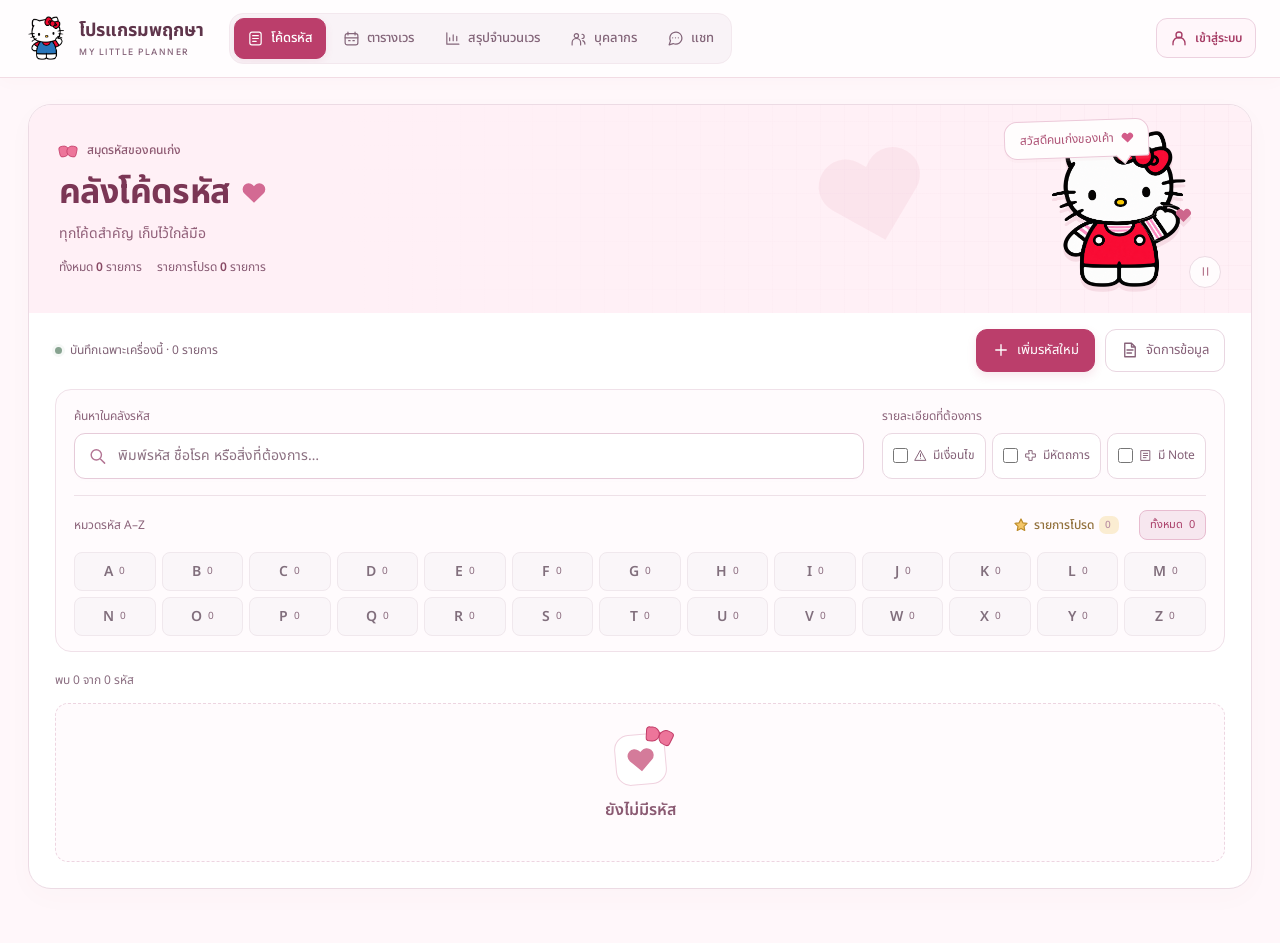
==== commit 4734a968: "Refine Kitty theme and consolidate code library search" ====
--- a/ShiftPlanner-Source/index.html
+++ b/ShiftPlanner-Source/index.html
@@ -1,8 +1,9 @@
 <!doctype html>
-<html lang="th"><head><meta charset="utf-8"><meta name="viewport" content="width=device-width,initial-scale=1"><title>โปรแกรมอเนกประสงค์พฤกษา</title>
+<html lang="th"><head><meta charset="utf-8"><meta name="viewport" content="width=device-width,initial-scale=1"><title>โปรแกรมอเนกประสงค์พฤกษา</title><meta name="theme-color" content="#fff7fa"><link rel="icon" href="data:image/svg+xml,%3Csvg%20xmlns%3D'http%3A%2F%2Fwww.w3.org%2F2000%2Fsvg'%20viewBox%3D'0%200%2032%2032'%3E%3Crect%20width%3D'32'%20height%3D'32'%20rx%3D'8'%20fill%3D'%23fff0f6'%2F%3E%3Cpath%20d%3D'M14%2012C3%202%200%2025%2014%2020h4C32%2028%2029%202%2018%2012Z'%20fill%3D'%23d65583'%20stroke%3D'%23a12b56'%20stroke-width%3D'1.5'%2F%3E%3Ccircle%20cx%3D'16'%20cy%3D'16'%20r%3D'4'%20fill%3D'%23e987a9'%20stroke%3D'%23a12b56'%2F%3E%3C%2Fsvg%3E" type="image/svg+xml">
 <link rel="stylesheet" href="css/fonts.css"><link rel="stylesheet" href="css/styles.css"><link rel="stylesheet" href="css/playful.css"><link rel="stylesheet" href="css/code-library.css"><link rel="stylesheet" href="css/kitty.css"></head><body>
-<div class="shell"><header class="site-header"><div class="header-main"><div class="brand"><img src="logo.webp" class="brand-icon" alt="โปรแกรมพฤกษา"><div>โปรแกรมพฤกษา<small>MY LITTLE PLANNER</small></div></div><nav class="nav" aria-label="เมนูหลัก"><button id="navCodes" class="active" onclick="view('codes')">▤ &nbsp; โค้ดรหัส</button><button id="navSchedule" onclick="view('schedule')">▦ &nbsp; ตารางเวร</button><button id="navSummary" onclick="view('summary')">◴ &nbsp; สรุปจำนวนเวร</button><button onclick="staffModal()">♧ &nbsp; บุคลากร</button><button class="nav-chat" onclick="helpModal()"><svg class="nav-chat-icon" viewBox="0 0 24 24" fill="none" stroke="currentColor" stroke-width="1.8" stroke-linecap="round" stroke-linejoin="round" aria-hidden="true"><path d="M21 11.5a8.4 8.4 0 0 1-.9 3.8 8.5 8.5 0 0 1-7.6 4.7 8.4 8.4 0 0 1-3.8-.9L3 21l1.9-5.7a8.4 8.4 0 0 1-.9-3.8 8.5 8.5 0 0 1 4.7-7.6 8.4 8.4 0 0 1 3.8-.9h.5a8.5 8.5 0 0 1 8 8v.5Z"/><path d="M8 11h.01M12 11h.01M16 11h.01"/></svg> แชท</button></nav><div id="accountControls" class="header-account" role="group" aria-label="บัญชีผู้ใช้"><button type="button" class="header-login-button" onclick="CodeLibrary.cloud()">เข้าสู่ระบบ</button></div></div><section class="totals-strip" aria-label="ยอดรวมจำนวนเวร"><div class="totals-caption"><b>ยอดรวมจำนวนเวร</b><span id="totalsMonth"></span></div><div class="totals-metrics" id="categoryTotals"></div></section></header>
-<main>
+<a class="skip-content" href="#mainContent">ข้ามไปเนื้อหา</a>
+<div class="shell"><header class="site-header"><div class="header-main"><div class="brand"><img src="logo.webp" width="44" height="44" class="brand-icon" alt="โปรแกรมพฤกษา"><div>โปรแกรมพฤกษา<small>MY LITTLE PLANNER</small></div></div><nav class="nav" aria-label="เมนูหลัก"><button id="navCodes" class="active" onclick="view('codes')"><svg class="nav-section-icon" viewBox="0 0 24 24" fill="none" stroke="currentColor" stroke-width="1.7" stroke-linecap="round" stroke-linejoin="round" aria-hidden="true"><rect x="4" y="3" width="16" height="18" rx="3"/><path d="M8 8h8M8 12h8M8 16h5"/></svg>โค้ดรหัส</button><button id="navSchedule" onclick="view('schedule')"><svg class="nav-section-icon" viewBox="0 0 24 24" fill="none" stroke="currentColor" stroke-width="1.7" stroke-linecap="round" stroke-linejoin="round" aria-hidden="true"><rect x="3" y="5" width="18" height="16" rx="3"/><path d="M7 3v4m10-4v4M3 11h18M8 15h2m4 0h2"/></svg>ตารางเวร</button><button id="navSummary" onclick="view('summary')"><svg class="nav-section-icon" viewBox="0 0 24 24" fill="none" stroke="currentColor" stroke-width="1.7" stroke-linecap="round" stroke-linejoin="round" aria-hidden="true"><path d="M4 4v16h17M8 15v-4m5 4V7m5 8v-6"/></svg>สรุปจำนวนเวร</button><button onclick="staffModal()"><svg class="nav-section-icon" viewBox="0 0 24 24" fill="none" stroke="currentColor" stroke-width="1.7" stroke-linecap="round" stroke-linejoin="round" aria-hidden="true"><circle cx="9" cy="8" r="3"/><path d="M3 21v-3a6 6 0 0 1 12 0v3m2-15a3 3 0 0 1 0 6m1 3a5 5 0 0 1 3 5"/></svg>บุคลากร</button><button class="nav-chat" onclick="helpModal()"><svg class="nav-chat-icon" viewBox="0 0 24 24" fill="none" stroke="currentColor" stroke-width="1.8" stroke-linecap="round" stroke-linejoin="round" aria-hidden="true"><path d="M21 11.5a8.4 8.4 0 0 1-.9 3.8 8.5 8.5 0 0 1-7.6 4.7 8.4 8.4 0 0 1-3.8-.9L3 21l1.9-5.7a8.4 8.4 0 0 1-.9-3.8 8.5 8.5 0 0 1 4.7-7.6 8.4 8.4 0 0 1 3.8-.9h.5a8.5 8.5 0 0 1 8 8v.5Z"/><path d="M8 11h.01M12 11h.01M16 11h.01"/></svg> แชท</button></nav><div id="accountControls" class="header-account" role="group" aria-label="บัญชีผู้ใช้"><button type="button" class="header-login-button" onclick="CodeLibrary.cloud()">เข้าสู่ระบบ</button></div></div><section class="totals-strip" aria-label="ยอดรวมจำนวนเวร"><div class="totals-caption"><b>ยอดรวมจำนวนเวร</b><span id="totalsMonth"></span></div><div class="totals-metrics" id="categoryTotals"></div></section></header>
+<main id="mainContent" tabindex="-1">
 <section id="scheduleView"><div class="panel"><div class="panel-head"><div><h2 id="monthTitle"></h2><span class="sub" id="sourceNote" style="font-size:16px"></span></div><div class="row"><div class="month-nav"><button onclick="changeMonth(-1)" aria-label="เดือนก่อนหน้า">‹</button><input id="monthPicker" type="month" onchange="selectMonth(this.value)" aria-label="เลือกเดือน"><button onclick="changeMonth(1)" aria-label="เดือนถัดไป">›</button></div><button onclick="exportsModal()" id="documentsBtn">สร้างเอกสาร</button><button onclick="undo()" id="undoBtn" title="ย้อนการแก้ไขล่าสุด">↶ ย้อนกลับ</button><button onclick="clearModal()">ล้างเวร</button><button class="primary" id="autoBtn" onclick="autoSchedule()">✧ จัดเวรอัตโนมัติ</button></div></div>
 <div class="paint-bar"><div class="paint-heading"><div><span class="step-tag">ลงเวรเอง</span><b>เลือกเวร แล้วลากได้เลย</b><span class="paint-intro">ทีละคน หลายวัน ในครั้งเดียว</span></div><button class="textbtn" onclick="shortcutsModal()">ดูคีย์ลัด</button></div><div class="paint-palette"><div id="paintTools" class="paint-tools" role="group" aria-label="เลือกชนิดเวรสำหรับคลิกลาก"></div><button id="inspectTool" class="inspect-tool" aria-pressed="true">ดู / แก้รายช่อง</button></div><div class="paint-feedback"><span id="paintStatus" role="status" aria-live="polite"></span><span><kbd>Ctrl Z</kbd> ย้อนกลับ <kbd>Esc</kbd> ยกเลิก</span></div></div>
 <div class="table-wrap"><table class="schedule" id="scheduleTable"></table></div><div class="under-table"><span id="saveStatus" role="status">บันทึกในเครื่องแล้ว</span><span>เลือกเวรแล้วลากตามวัน · กด E เพื่อแก้รายช่อง / ปลดล็อก · คลิกหัววันที่เพื่อตั้งจำนวนคน</span><span>◆ เวรที่ล็อกไว้ &nbsp; · &nbsp; กรอบแดง = ต้องตรวจสอบ</span></div></div>
--- a/ShiftPlanner-Source/css/kitty.css
+++ b/ShiftPlanner-Source/css/kitty.css
@@ -260,3 +260,117 @@
 dialog:has(.account-panel) button:focus-visible{outline:2px solid #af4776;outline-offset:3px}.account-panel button:disabled{opacity:.55;cursor:wait}
 .account-panel .account-login-form{margin-top:21px}.account-panel .account-login-form .field{font-size:13px;margin-bottom:17px;color:#784b68}.account-panel .account-login-form input{min-height:46px;font-size:15px}.account-panel .account-login-form .account-submit{margin:7px 0 0}
 @media(max-width:480px){dialog:has(.account-panel) .modal-body{padding:18px 16px}.account-welcome{gap:11px}.account-welcome h3{font-size:21px}.account-signed-in{margin-left:69px;margin-top:-5px}.account-stats{gap:9px}.account-stats>div{padding:11px 13px}.account-secondary-actions{grid-template-columns:1fr}.account-secondary-actions>button{min-height:67px;padding:12px 14px}.account-action-icon{width:35px;height:35px}.account-session-actions{margin-top:16px}}
+
+/* Rose notebook: one clear search area, quieter cards, and a compact Kitty welcome. */
+@media screen {
+ :root{--pruksa-paper:#fff;--pruksa-blush:#fff7fa;--pruksa-rose:#bb3e6b;--pruksa-ink:#5f354b;--pruksa-muted:#826577;--pruksa-line:#ecdbe4}
+ body,button,input,select,textarea{font-family:'Noto Sans Thai','Google Sans','Leelawadee UI',sans-serif}
+ body,body:has(#codesView:not(.hidden)){background:var(--pruksa-blush)}
+ .site-header{background:#fffdfef5;border-bottom:1px solid var(--pruksa-line);box-shadow:0 3px 18px #78445b06;backdrop-filter:blur(12px)}
+ .header-main{padding:13px max(24px,calc((100vw - 1340px)/2));gap:25px}
+ .site-header .brand{font-size:18px;gap:11px;color:var(--pruksa-ink);line-height:1.5}
+ .site-header img.brand-icon{width:44px;height:44px;filter:none}
+ .site-header .brand small{font-family:'Google Sans',sans-serif;font-size:9px;letter-spacing:1.5px;color:#89687d;margin-top:2px}
+ .site-header .nav{gap:4px;padding:4px;background:#f9f3f7;border:1px solid #f3e8ee;border-radius:14px}
+ .site-header .nav button{display:inline-flex;align-items:center;justify-content:center;gap:7px;min-height:40px;padding:9px 12px;border-radius:10px;color:#84667a;font-size:13px;font-weight:500;border:1px solid transparent;box-shadow:none;background:transparent}
+ .site-header .nav button:hover{color:#a23b62;background:#fff}
+ .site-header .nav button.active,.site-header .nav #navCodes.active{background:var(--pruksa-rose);border-color:var(--pruksa-rose);color:#fff;box-shadow:0 3px 8px #bb3e6b16}
+ .nav-section-icon,.nav-chat-icon{width:17px;height:17px;flex-shrink:0}
+ .header-account{max-width:290px}.header-account button{min-height:40px;padding:9px 13px;font-size:12px;border-radius:11px}
+ .header-login-button{background:#fff6fa;border-color:#ecd1df;color:#a63c65}.header-account-user{background:#f8f2fa;border-color:#e8d9ed;color:#785284}
+ .header-account .header-logout-button{padding-left:9px;padding-right:9px;color:#967687;border-color:transparent}
+ .totals-strip{background:#fffafd;border-color:#f0e4eb}
+ main{padding:26px 28px 36px}.skip-content{position:fixed;z-index:100;top:8px;left:16px;transform:translateY(-150%);padding:10px 16px;border-radius:9px;background:#7e2d50;color:#fff;font-size:14px;text-decoration:none}.skip-content:focus{transform:translateY(0)}
+ button{touch-action:manipulation}button:focus-visible,input:focus-visible,select:focus-visible,textarea:focus-visible,a:focus-visible{outline:3px solid #bc4779;outline-offset:3px}
+ dialog{overscroll-behavior:contain}.modal-body{overscroll-behavior:contain}
+ #codesView{max-width:1240px;--kitty-ink:var(--pruksa-ink);--kitty-muted:var(--pruksa-muted);--kitty-pink:var(--pruksa-rose);--kitty-line:var(--pruksa-line)}
+ #codesView .kitty-library{background:var(--pruksa-paper);border-color:var(--pruksa-line);border-radius:23px;box-shadow:0 8px 28px #91506906}
+ #codesView .kitty-hero{min-height:184px;padding:24px 30px;gap:20px;border-radius:22px 22px 0 0;background-color:#fff0f6;background-image:linear-gradient(90deg,#fff0f6 25%,#fff0f68c),repeating-linear-gradient(0deg,transparent 0 23px,#ebc9d842 23px 24px),repeating-linear-gradient(90deg,transparent 0 23px,#ebc9d842 23px 24px)}
+ #codesView .kitty-hero:after{width:118px;height:118px;right:26%;top:33px;opacity:.65}
+ #codesView .kitty-eyebrow{font-size:12px;letter-spacing:0;font-weight:500;color:#8e5a72;gap:8px}
+ #codesView .kitty-eyebrow .kitty-bow{transform:scale(.75);transform-origin:left center;width:24px;margin-right:-4px}
+ #codesView .kitty-welcome h1{display:flex;align-items:center;margin:8px 0 6px;font-size:34px;font-weight:700;line-height:1.45;letter-spacing:-.6px;color:#7b3655;text-wrap:balance}
+ #codesView .kitty-title-heart{display:flex;align-items:center;margin-left:11px;color:#d36a93}.kitty-title-heart .code-icon{width:26px;height:26px}
+ #codesView .kitty-welcome p{font-size:14px;margin:0 0 12px;color:#916079;line-height:1.6}
+ #codesView .kitty-hero-note{display:flex;flex-wrap:wrap;gap:4px 15px;font-size:12px;color:#875a73}.kitty-hero-note b{font-weight:600;color:#884964;margin:0 3px}.kitty-hero-note>span{display:inline-flex;align-items:center;white-space:nowrap;margin:0;color:inherit}
+ #codesView .kitty-mascot{flex-basis:205px}.kitty-character{width:160px;height:160px}
+ #codesView .kitty-speech{right:72px;top:-9px;max-width:250px;min-width:145px;font-size:12px;padding:8px 12px;border-color:#ecc9d9;border-radius:13px 13px 3px 13px;transform:rotate(-2deg);box-shadow:0 3px 0 #e9c5d21c}
+ #codesView .kitty-motion{width:32px;height:32px;right:0;bottom:1px;background:#ffffffc9}
+ #codesView .code-toolbar{padding:16px 26px 17px;gap:12px;border-bottom:0}
+ #codesView .code-save{min-width:0;font-size:12px;color:#806276;gap:8px}
+ #codesView .code-data-button,#codesView .code-add-button{font-size:13px;min-height:42px;padding:10px 15px;border-radius:11px}
+ #codesView .code-add-button{box-shadow:0 3px 8px #bc42671c}#codesView .code-data-button{background:#fff;border-color:#e9d6e1;color:#876279}
+ #codesView>.panel>.code-message:empty{display:none}#codesView>.panel>.code-message:not(:empty){padding:0 26px 13px;font-size:13px;line-height:1.7}
+ .code-discovery{margin:0 26px 10px;padding:17px 18px 15px;border:1px solid #f0e1e9;border-radius:16px;background:#fffbfd}
+ #codesView .code-tools{padding:0;grid-template-columns:minmax(0,1fr) auto;gap:18px;align-items:start}
+ #codesView .code-tools .field{gap:7px;font-size:12px;color:#8b637a;margin:0;min-width:0}
+ #codesView .code-search input{min-height:46px;padding:11px 14px 11px 43px;font-size:14px;background:#fff;border:1px solid #e6cbd9;border-radius:11px;color:#624055;box-shadow:0 2px 3px #a16f8703}
+ #codesView .code-search input::placeholder{color:#8b7081}#codesView .code-search input:focus-visible{outline:2px solid #cc7298;outline-offset:2px;border-color:#cf89a8}
+ #codesView .code-search-icon{left:14px;color:#b37594}.code-search-icon .code-icon{width:19px;height:19px}
+ #codesView .code-kind legend{font-size:12px;color:#8b637a;margin-bottom:7px}
+ #codesView .code-kind-options{gap:6px}#codesView .code-kind-option{min-height:46px;padding:9px 10px;border-radius:10px;font-size:12px;border-color:#ead8e2;color:#846177;gap:6px;background:#fff}
+ #codesView .code-kind-option .code-icon{width:13px;height:13px}#codesView .code-kind-option input[type=checkbox]{width:15px;height:15px}
+ #codesView .code-kind-conditions:has(input:checked){background:#ffe9f1;border-color:#d893b0;color:#9a3a62}
+ #codesView .code-kind-procedures:has(input:checked){background:#e8f5ef;border-color:#a7cebc;color:#397459}
+ #codesView .code-kind-note:has(input:checked){background:#fff3da;border-color:#dec38a;color:#876628}
+ #codesView .code-filter-panel{margin:16px 0 0;padding:13px 0 0;border:0;border-top:1px solid #eee1e8;border-radius:0;background:transparent}
+ #codesView .code-category-heading{display:flex;align-items:center;flex-wrap:wrap;gap:7px 12px;padding:0 0 11px;font-size:12px;color:#8b637a;min-height:32px}
+ #codesView .code-category-heading>span{margin-right:auto;color:#8b637a;font-size:12px;letter-spacing:0}
+ #codesView .code-favorites{display:contents}
+ #codesView .code-favorites-toggle{order:1;min-height:32px;padding:4px 8px;font-size:12px;color:#92713c;border-radius:8px;font-weight:500;gap:5px}
+ #codesView .code-favorites-toggle:hover{background:#fff2db}.code-favorites-toggle .code-icon{width:16px;height:16px}.code-favorites-toggle>span{min-width:20px;font-size:10px;padding:1px 5px;background:#fbedd2}
+ #codesView .code-favorites-toggle[aria-pressed=true]{background:#fff0d3;color:#916328}
+ #codesView .code-category-all{order:2;min-height:30px;padding:5px 10px;font-size:11px;border-radius:8px;background:#fff;color:#91647b;border-color:#e9d4df;gap:6px}
+ #codesView .code-category-all[aria-pressed=true]{background:#f7e7ef;border-color:#e8bcd0;color:#aa3f69}
+ #codesView .code-favorite-shortcuts{order:3;flex-basis:100%;width:100%;padding:5px 0 0}
+ #codesView .code-filter-panel .code-alphabet{grid-template-columns:repeat(13,minmax(0,1fr));padding:0;gap:6px}
+ #codesView .code-filter-panel .code-alphabet button{display:flex;justify-content:center;align-items:center;gap:6px;min-width:0;min-height:39px;padding:6px 3px;border-radius:8px;font-size:14px;background:#fff;border-color:#eddee6;font-weight:600;line-height:1.5}
+ #codesView .code-alphabet small{font-size:10px;line-height:1.5;color:#896a7d;font-weight:400}
+ #codesView .code-filter-panel .code-category-empty:not([aria-pressed=true]){background:#faf6f9;color:#816f7d;border-color:#f0e8ed}
+ #codesView .code-filter-panel .code-alphabet button[aria-pressed=true]{background:#bd4774;border-color:#bd4774;color:white;box-shadow:none}#codesView .code-alphabet button[aria-pressed=true] small{color:#ffe4ef}
+ #codesView .code-results-heading{padding:8px 0 12px;margin:0 26px;gap:8px 12px}
+ #codesView .code-count{font-size:12px;line-height:1.7;color:#8b6e81;scroll-margin-top:140px}
+ #codesView .code-pager{font-size:12px;gap:6px}#codesView .code-pager button{min-height:34px;padding:6px 10px;font-size:12px;border-radius:8px;background:#fff;border-color:#ecd8e3;color:#8a5a74}#codesView .code-pager button:hover:not(:disabled){background:#fff0f7;border-color:#dcabc2}
+ #codesView .code-pager select{border-color:#ecd8e3;min-height:34px;border-radius:8px;color:#84556e;font-size:12px}
+ #codesView .code-results{padding:0 26px 26px}.code-card-grid{gap:12px}
+ #codesView .code-card-grid .code-card{border-color:#ecdce5;border-radius:13px;padding:12px;gap:9px;box-shadow:0 2px 5px #8f526505;transition:border-color .15s,box-shadow .15s}
+ #codesView .code-card-grid .code-card:hover{border-color:#dfb7ca;box-shadow:0 4px 12px #8f526509}
+ #codesView .code-card-grid .code-card-head{min-height:42px;gap:7px}#codesView .code-card-grid .code-card-title{gap:10px}
+ #codesView .code-card-grid .code-badge{font-family:'Google Sans','Noto Sans Thai',sans-serif;font-size:23px;font-weight:600;line-height:1.4;letter-spacing:0;color:#b14570;background:#fff0f6;border:0;border-radius:8px;padding:4px 7px;font-variant-numeric:tabular-nums}
+ #codesView .code-card-grid h3{font-size:14px;font-weight:500;line-height:1.6;color:#68485b;min-width:0}
+ #codesView .code-star{width:31px;height:31px;padding:6px;background:#faf7f0;border-radius:8px;color:#a08451}#codesView .code-star.is-favorite{background:#fff0cf;color:#b38424}.code-star .code-icon{width:20px;height:20px}
+ #codesView .code-tags{min-height:22px;gap:5px}.code-tag{font-size:10px;padding:3px 6px;border-radius:6px}.code-tag-empty{font-size:11px;color:#846a7d}.code-tag-note{color:#806023}
+ #codesView .code-card-foot{gap:6px}#codesView .code-card-foot .code-detail-button{min-height:35px;padding:6px 9px;font-size:12px;border-radius:8px;background:#fff2f7;border:1px solid #f0d4e1;color:#a64069;box-shadow:none}
+ #codesView .code-card-foot .code-detail-button:hover{background:#fce4ef;border-color:#e1a9c1}
+ #codesView .code-icon-button{width:35px;height:35px;border-radius:8px;padding:8px;background:#f6f0fa;border-color:#e9deef;color:#9674ac}
+ #codesView .code-icon-button.code-delete{background:#fff7f8;border-color:#f1dce2;color:#bb778d}#codesView .code-icon-button.code-delete:hover{background:#ffe8ef;border-color:#e7bdcb}
+ #codesView .code-empty{margin-top:0;padding:30px 16px;background:#fffbfd;border-color:#edd5e1;border-style:dashed;border-radius:13px}
+ #codesView .code-empty h3{font-size:16px;color:#8a5a72}.kitty-empty-icon{width:51px;height:51px;border-radius:15px}
+ #codesView .code-account-locked{max-width:720px;margin:24px auto 0;padding:52px 24px;background:#fff;border-color:#eedbe5;border-radius:22px;box-shadow:0 8px 28px #91506906}
+ #codesView .code-account-locked h2{font-size:24px}.code-account-locked p{line-height:1.8}
+ dialog:has(.code-form),dialog:has(.code-file-menu),dialog:has(.code-detail-view),dialog:has(.account-panel){box-shadow:0 24px 80px #63334926;border-color:#e9cfdd}
+ dialog:has(.code-form) .modal-head,dialog:has(.code-file-menu) .modal-head,dialog:has(.code-detail-view) .modal-head,dialog:has(.account-panel) .modal-head{background:#fff5fa}
+ .code-form .field{font-size:13px}.code-form .field input,.code-form .field select,.code-form .field textarea{font-size:14px;line-height:1.7}
+ #autoBtn,dialog button.primary{background:#bd4774;border-color:#bd4774;box-shadow:none}#autoBtn:hover,dialog button.primary:hover{background:#aa3663;border-color:#aa3663}
+}
+@media screen and (max-width:1180px){.site-header .header-main{gap:15px;padding:12px 24px}.site-header .nav{order:3;flex-basis:100%;justify-content:center}.site-header .brand{font-size:18px}.header-account{max-width:45%}#codesView .code-tools{grid-template-columns:minmax(0,1fr);gap:12px}#codesView .code-kind-options{display:flex}#codesView .code-kind-option{flex:1;justify-content:center;min-height:40px}.code-kind legend{display:block}}
+@media screen and (max-width:950px){#codesView .code-card-grid{grid-template-columns:repeat(2,minmax(0,1fr))}.site-header .nav button{padding:8px 11px}.code-discovery{margin-left:20px;margin-right:20px}#codesView .code-toolbar{padding-left:20px;padding-right:20px}#codesView .code-results-heading{margin-left:20px;margin-right:20px}#codesView .code-results{padding-left:20px;padding-right:20px}}
+@media screen and (max-width:650px){
+ .header-main,.site-header .header-main{padding:10px 14px 8px;gap:10px}.site-header .brand{font-size:16px;gap:8px}.site-header img.brand-icon{width:36px;height:36px}.site-header .brand small{display:block;font-size:8px;letter-spacing:1px}.header-account button{padding:7px 9px;font-size:11px;min-height:36px}.header-account-user{max-width:135px}
+ .site-header .nav{display:grid;grid-template-columns:repeat(5,minmax(0,1fr));gap:2px;padding:3px;border-radius:11px;overflow:visible}.site-header .nav button{flex-direction:column;min-width:0;min-height:53px;padding:6px 1px;font-size:10px;line-height:1.4;gap:4px;border-radius:8px}.nav-section-icon,.nav-chat-icon{width:18px;height:18px}
+ main{padding:16px 12px 28px}#codesView .kitty-library{border-radius:18px}#codesView .kitty-hero{display:block;min-height:215px;padding:48px 17px 19px;border-radius:17px 17px 0 0}
+ #codesView .kitty-welcome{max-width:63%}#codesView .kitty-eyebrow{font-size:10px;gap:3px}#codesView .kitty-welcome h1{font-size:26px;line-height:1.45;margin:7px 0 6px;gap:0;letter-spacing:-.7px;white-space:nowrap}#codesView .kitty-title-heart{margin-left:7px}.kitty-title-heart .code-icon{width:20px;height:20px}
+ #codesView .kitty-welcome p{font-size:12px;line-height:1.7;margin-bottom:9px}#codesView .kitty-hero-note{display:flex;flex-direction:column;gap:0;font-size:10px;line-height:1.9;max-width:180px}.kitty-hero-note>span{margin:0}
+ #codesView .kitty-mascot{position:absolute;right:7px;top:62px;bottom:13px;width:123px;margin:0;min-height:0}#codesView .kitty-character{width:135px;height:135px}#codesView .kitty-speech{right:3px;top:-49px;min-width:0;max-width:215px;width:max-content;padding:6px 10px;font-size:10px;line-height:1.7;transform:rotate(-2deg)}#codesView .kitty-motion{right:0;bottom:0;width:28px;height:28px}
+ #codesView .kitty-hero:after{width:90px;height:90px;top:80px;right:22%;opacity:.35}
+ #codesView .code-toolbar{padding:14px 14px 13px;gap:11px}#codesView .code-save{flex-basis:100%;font-size:10px}#codesView .code-main-actions{width:100%;gap:8px}#codesView .code-data-button,#codesView .code-add-button{flex:1;min-height:43px;padding:9px 10px;font-size:12px;border-radius:10px}
+ .code-discovery{margin:0 12px 7px;padding:13px 11px 12px;border-radius:13px}#codesView .code-tools{gap:12px}#codesView .code-tools .field,#codesView .code-kind legend{font-size:11px}#codesView .code-search input{font-size:13px;min-height:45px;padding-left:37px}#codesView .code-search-icon{left:11px}
+ #codesView .code-kind-options{gap:5px}#codesView .code-kind-option{flex:1;min-height:40px;padding:7px 4px;font-size:10px;gap:4px;border-radius:9px}#codesView .code-kind-option .code-icon{display:none}#codesView .code-kind-option input[type=checkbox]{width:14px;height:14px}
+ #codesView .code-filter-panel{margin:13px 0 0;padding-top:10px}#codesView .code-category-heading{padding-bottom:9px;gap:5px 6px}#codesView .code-category-heading>span{font-size:10px}#codesView .code-favorites-toggle{font-size:10px;gap:3px;padding:4px;min-height:32px}.code-favorites-toggle>span{font-size:9px;min-width:17px;padding:1px 4px}#codesView .code-category-all{font-size:10px;padding:5px 7px;min-height:30px}
+ #codesView .code-filter-panel .code-alphabet{grid-template-columns:repeat(7,minmax(0,1fr));gap:5px}#codesView .code-filter-panel .code-alphabet button{flex-direction:column;gap:0;min-height:43px;padding:4px 1px;font-size:12px;border-radius:7px}#codesView .code-alphabet small{font-size:9px}#codesView .code-alphabet button:nth-child(22){grid-column:2}#codesView .code-alphabet button:nth-child(25){grid-column:auto}
+ #codesView .code-results-heading{margin:0 14px;padding:7px 0 10px;gap:8px}#codesView .code-count{font-size:10px;scroll-margin-top:150px}#codesView .code-results-actions{gap:7px}.code-results-heading #codeClear{font-size:10px}#codesView .code-pager{font-size:10px;gap:5px}#codesView .code-pager button{font-size:10px;min-height:34px;padding:6px 8px}#codesView .code-pager select{font-size:10px;padding:4px 6px;min-width:43px;min-height:34px}
+ #codesView .code-results{padding:0 12px 15px}#codesView .code-card-grid{grid-template-columns:1fr;gap:9px}#codesView .code-card-grid .code-card{padding:12px;gap:8px}#codesView .code-card-grid h3{font-size:14px}#codesView .code-card-grid .code-badge{font-size:23px}#codesView .code-card-foot .code-detail-button{min-height:40px}#codesView .code-icon-button{width:40px;height:40px}#codesView .code-star{width:34px;height:34px}#codesView .code-empty{padding:26px 12px}
+ #codesView .code-account-locked{margin-top:10px;padding:36px 20px}#codesView .code-account-locked h2{font-size:21px}
+}
+@media screen and (max-width:360px){#codesView .kitty-welcome h1{font-size:24px}#codesView .kitty-character{width:122px;height:122px}#codesView .kitty-mascot{width:111px;right:5px}.site-header .brand small{font-size:7px;letter-spacing:.6px}.header-account button{font-size:10px;padding:7px 8px}#codesView .code-kind-option{font-size:9px}#codesView .code-category-heading{column-gap:4px}}
+@media(prefers-reduced-motion:reduce){.site-header{backdrop-filter:none}#codesView .code-card-grid .code-card{transition:none}.skip-content{transition:none}}
